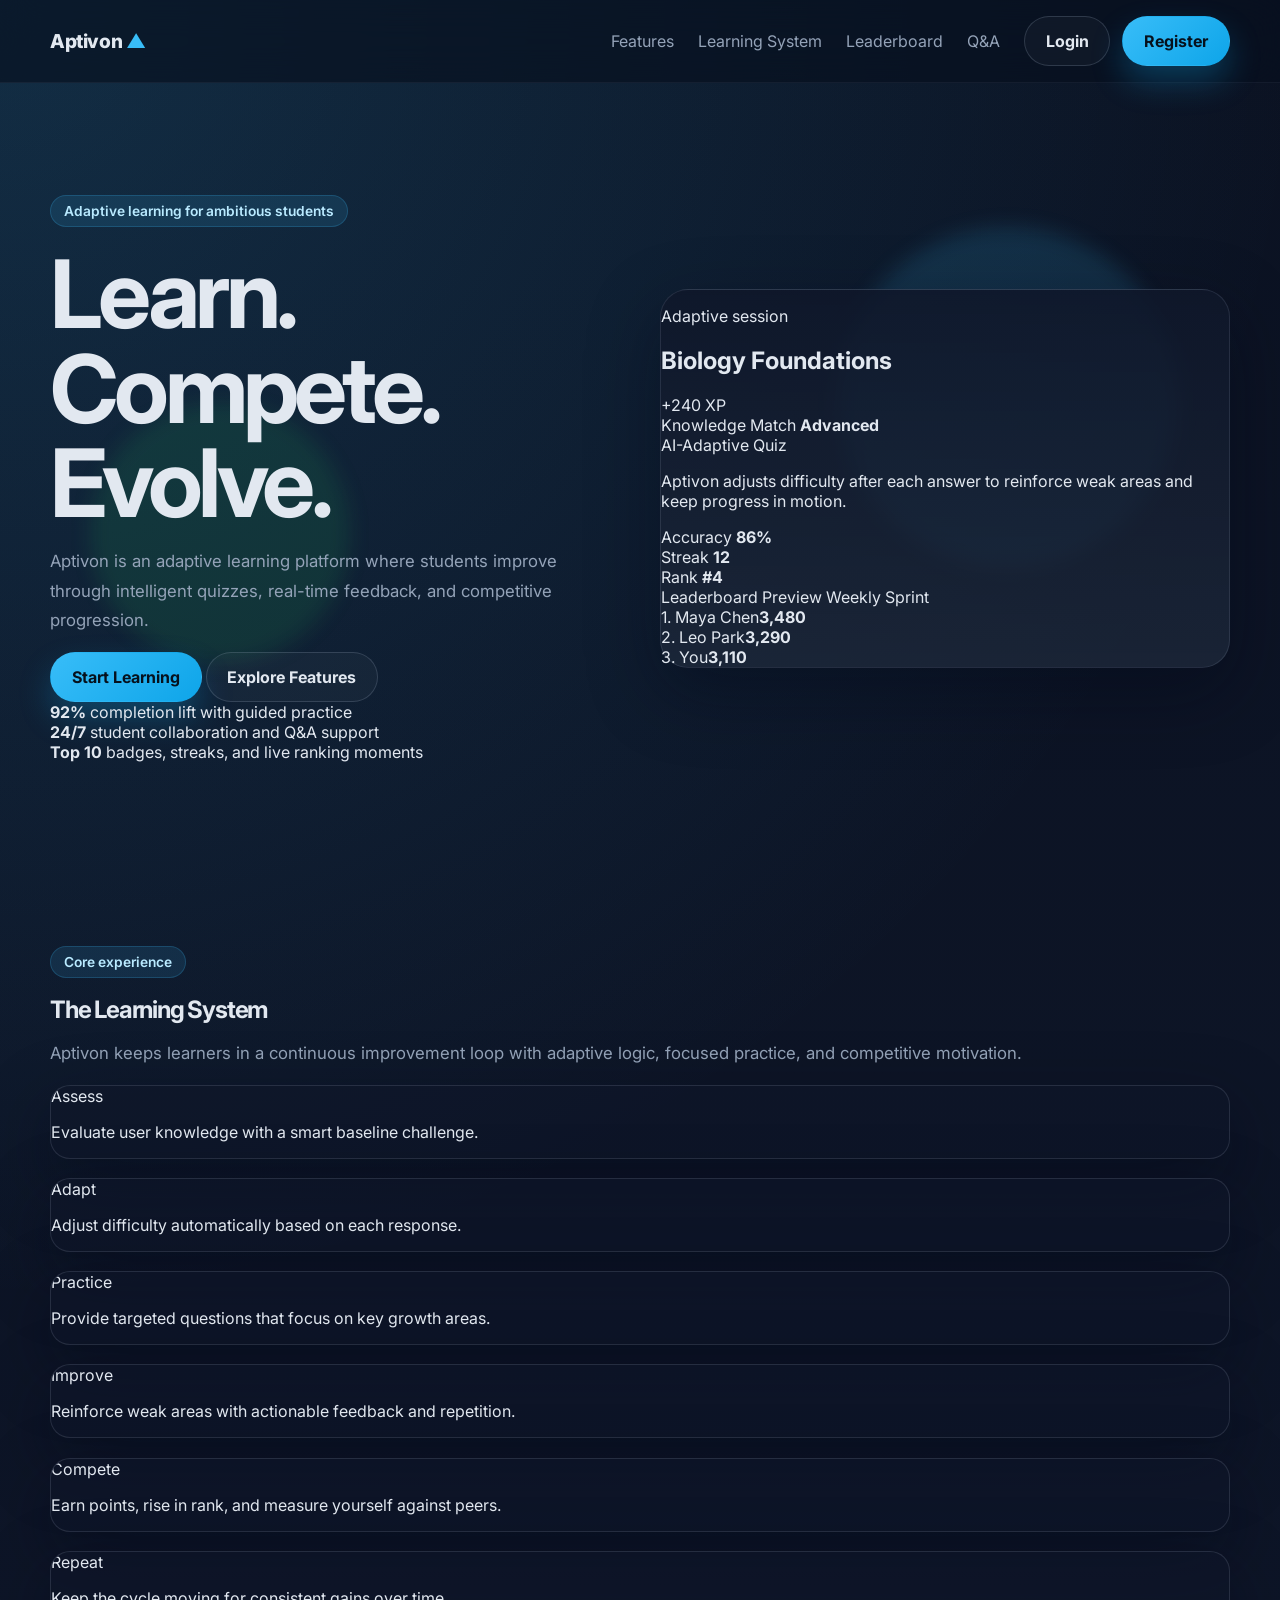
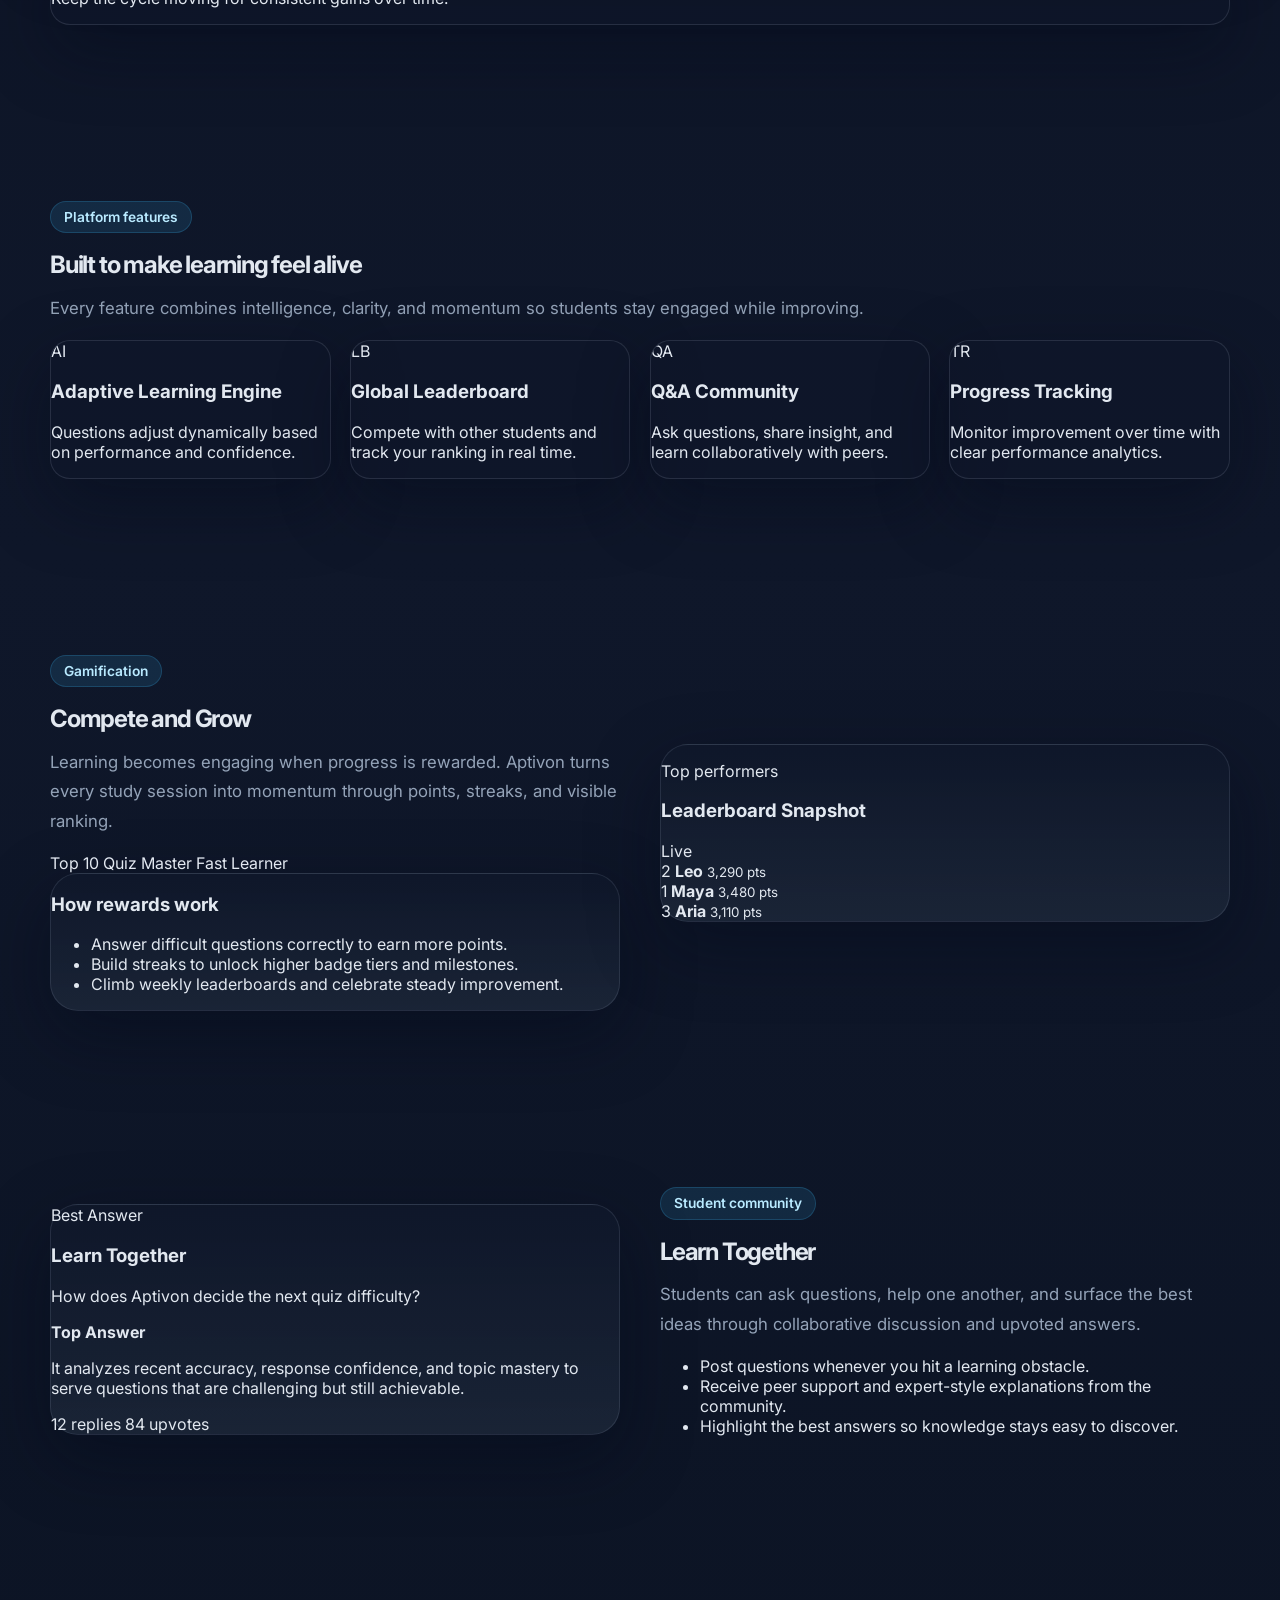
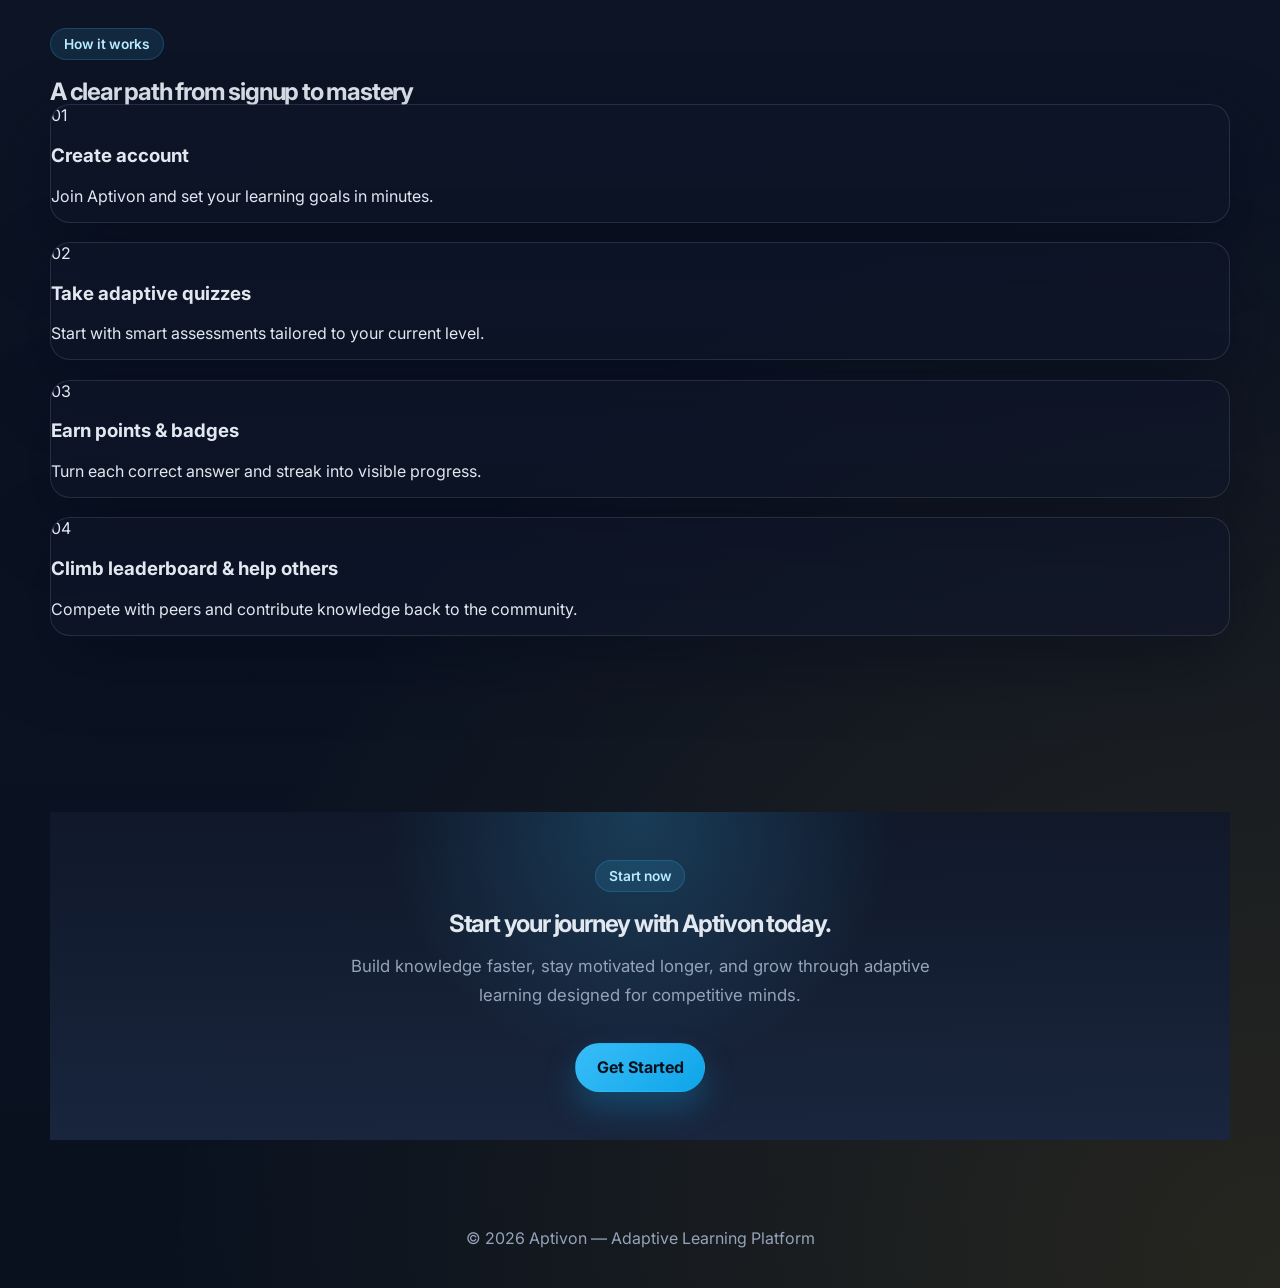
==== APTIVON/index.html @ 98cf3cd0 "Add files via upload" ====
<!DOCTYPE html>
<html lang="en"> 
  <head>
    <meta charset="UTF-8" />
    <meta name="viewport" content="width=device-width, initial-scale=1.0" />
    <title>Aptivon | Learn. Compete. Evolve.</title>
    <meta
      name="description"
      content="Aptivon is an adaptive learning platform where students improve through intelligent quizzes, real-time feedback, and competitive progression."
    />
    <link rel="preconnect" href="https://fonts.googleapis.com" />
    <link rel="preconnect" href="https://fonts.gstatic.com" crossorigin />
    <link
      href="https://fonts.googleapis.com/css2?family=Inter:wght@400;500;600;700;800&display=swap"
      rel="stylesheet"
    />
    <link rel="stylesheet" href="styles1.css" />
  </head>
  <body>
    <div class="page-shell">
      <header class="site-header" id="top">
        <nav class="navbar container">
          <a href="#top" class="brand" aria-label="Aptivon home">Aptivon <span>&#9650;</span></a>
          <button class="nav-toggle" aria-label="Toggle navigation" aria-expanded="false">
            <span></span>
            <span></span>
            <span></span>
          </button>
          <div class="nav-panel">
            <div class="nav-links">
              <a href="#features">Features</a>
              <a href="#learning-system">Learning System</a>
              <a href="#leaderboard">Leaderboard</a>
              <a href="#community">Q&amp;A</a>
            </div>
            <div class="nav-actions">
              <a href="login.html" class="button button-outline">Login</a>
              <a href="register.html" class="button button-primary">Register</a>
            </div>
          </div>
        </nav>
      </header>

      <main>
        <section class="hero section">
          <div class="hero-bg hero-orb hero-orb-one"></div>
          <div class="hero-bg hero-orb hero-orb-two"></div>
          <div class="hero-grid container">
            <div class="hero-copy reveal">
              <div class="eyebrow">Adaptive learning for ambitious students</div>
              <h1>Learn. Compete. Evolve.</h1>
              <p class="hero-text">
                Aptivon is an adaptive learning platform where students improve through
                intelligent quizzes, real-time feedback, and competitive progression.
              </p>
              <div class="hero-actions">
                <a href="#cta" class="button button-primary">Start Learning</a>
                <a href="#features" class="button button-ghost">Explore Features</a>
              </div>
              <div class="hero-stats">
                <article>
                  <strong>92%</strong>
                  <span>completion lift with guided practice</span>
                </article>
                <article>
                  <strong>24/7</strong>
                  <span>student collaboration and Q&amp;A support</span>
                </article>
                <article>
                  <strong>Top 10</strong>
                  <span>badges, streaks, and live ranking moments</span>
                </article>
              </div>
            </div>

            <div class="hero-visual reveal">
              <div class="dashboard-card glass-card">
                <div class="dashboard-header">
                  <div>
                    <p class="card-label">Adaptive session</p>
                    <h2>Biology Foundations</h2>
                  </div>
                  <span class="pill success">+240 XP</span>
                </div>
                <div class="skill-card">
                  <div class="skill-row">
                    <span>Knowledge Match</span>
                    <strong>Advanced</strong>
                  </div>
                  <div class="progress-track">
                    <span style="width: 78%"></span>
                  </div>
                </div>
                <div class="quiz-card">
                  <div class="quiz-badge">AI-Adaptive Quiz</div>
                  <p>
                    Aptivon adjusts difficulty after each answer to reinforce weak areas
                    and keep progress in motion.
                  </p>
                  <div class="mini-grid">
                    <article>
                      <span>Accuracy</span>
                      <strong>86%</strong>
                    </article>
                    <article>
                      <span>Streak</span>
                      <strong>12</strong>
                    </article>
                    <article>
                      <span>Rank</span>
                      <strong>#4</strong>
                    </article>
                  </div>
                </div>
                <div class="leaderboard-preview">
                  <div class="leaderboard-head">
                    <span>Leaderboard Preview</span>
                    <span class="pill gold">Weekly Sprint</span>
                  </div>
                  <div class="leaderboard-list">
                    <div><span>1. Maya Chen</span><strong>3,480</strong></div>
                    <div><span>2. Leo Park</span><strong>3,290</strong></div>
                    <div class="active"><span>3. You</span><strong>3,110</strong></div>
                  </div>
                </div>
              </div>
            </div>
          </div>
        </section>

        <section class="section" id="learning-system">
          <div class="container">
            <div class="section-heading reveal">
              <span class="eyebrow">Core experience</span>
              <h2>The Learning System</h2>
              <p>
                Aptivon keeps learners in a continuous improvement loop with adaptive
                logic, focused practice, and competitive motivation.
              </p>
            </div>
            <div class="flow-grid reveal">
              <article class="flow-card">
                <span>Assess</span>
                <p>Evaluate user knowledge with a smart baseline challenge.</p>
              </article>
              <article class="flow-card">
                <span>Adapt</span>
                <p>Adjust difficulty automatically based on each response.</p>
              </article>
              <article class="flow-card">
                <span>Practice</span>
                <p>Provide targeted questions that focus on key growth areas.</p>
              </article>
              <article class="flow-card">
                <span>Improve</span>
                <p>Reinforce weak areas with actionable feedback and repetition.</p>
              </article>
              <article class="flow-card">
                <span>Compete</span>
                <p>Earn points, rise in rank, and measure yourself against peers.</p>
              </article>
              <article class="flow-card">
                <span>Repeat</span>
                <p>Keep the cycle moving for consistent gains over time.</p>
              </article>
            </div>
          </div>
        </section>

        <section class="section" id="features">
          <div class="container">
            <div class="section-heading reveal">
              <span class="eyebrow">Platform features</span>
              <h2>Built to make learning feel alive</h2>
              <p>
                Every feature combines intelligence, clarity, and momentum so students
                stay engaged while improving.
              </p>
            </div>
            <div class="feature-grid">
              <article class="feature-card reveal">
                <div class="feature-icon" aria-hidden="true">AI</div>
                <h3>Adaptive Learning Engine</h3>
                <p>Questions adjust dynamically based on performance and confidence.</p>
              </article>
              <article class="feature-card reveal">
                <div class="feature-icon" aria-hidden="true">LB</div>
                <h3>Global Leaderboard</h3>
                <p>Compete with other students and track your ranking in real time.</p>
              </article>
              <article class="feature-card reveal">
                <div class="feature-icon" aria-hidden="true">QA</div>
                <h3>Q&amp;A Community</h3>
                <p>Ask questions, share insight, and learn collaboratively with peers.</p>
              </article>
              <article class="feature-card reveal">
                <div class="feature-icon" aria-hidden="true">TR</div>
                <h3>Progress Tracking</h3>
                <p>Monitor improvement over time with clear performance analytics.</p>
              </article>
            </div>
          </div>
        </section>

        <section class="section" id="leaderboard">
          <div class="container split-layout">
            <div class="section-copy reveal">
              <span class="eyebrow">Gamification</span>
              <h2>Compete and Grow</h2>
              <p>
                Learning becomes engaging when progress is rewarded. Aptivon turns every
                study session into momentum through points, streaks, and visible ranking.
              </p>
              <div class="badge-row">
                <span class="badge badge-gold">Top 10</span>
                <span class="badge badge-cyan">Quiz Master</span>
                <span class="badge badge-green">Fast Learner</span>
              </div>
              <div class="points-panel glass-card">
                <h3>How rewards work</h3>
                <ul>
                  <li>Answer difficult questions correctly to earn more points.</li>
                  <li>Build streaks to unlock higher badge tiers and milestones.</li>
                  <li>Climb weekly leaderboards and celebrate steady improvement.</li>
                </ul>
              </div>
            </div>
            <div class="leaderboard-card glass-card reveal">
              <div class="leaderboard-title">
                <div>
                  <p class="card-label">Top performers</p>
                  <h3>Leaderboard Snapshot</h3>
                </div>
                <span class="pill">Live</span>
              </div>
              <div class="podium">
                <article class="podium-card second">
                  <span class="rank">2</span>
                  <strong>Leo</strong>
                  <small>3,290 pts</small>
                </article>
                <article class="podium-card first">
                  <span class="rank">1</span>
                  <strong>Maya</strong>
                  <small>3,480 pts</small>
                </article>
                <article class="podium-card third">
                  <span class="rank">3</span>
                  <strong>Aria</strong>
                  <small>3,110 pts</small>
                </article>
              </div>
            </div>
          </div>
        </section>

        <section class="section" id="community">
          <div class="container split-layout reverse">
            <div class="community-card glass-card reveal">
              <div class="community-thread">
                <span class="pill success">Best Answer</span>
                <h3>Learn Together</h3>
                <p class="thread-question">How does Aptivon decide the next quiz difficulty?</p>
                <div class="thread-answer">
                  <strong>Top Answer</strong>
                  <p>
                    It analyzes recent accuracy, response confidence, and topic mastery
                    to serve questions that are challenging but still achievable.
                  </p>
                </div>
                <div class="thread-meta">
                  <span>12 replies</span>
                  <span>84 upvotes</span>
                </div>
              </div>
            </div>
            <div class="section-copy reveal">
              <span class="eyebrow">Student community</span>
              <h2>Learn Together</h2>
              <p>
                Students can ask questions, help one another, and surface the best ideas
                through collaborative discussion and upvoted answers.
              </p>
              <ul class="detail-list">
                <li>Post questions whenever you hit a learning obstacle.</li>
                <li>Receive peer support and expert-style explanations from the community.</li>
                <li>Highlight the best answers so knowledge stays easy to discover.</li>
              </ul>
            </div>
          </div>
        </section>

        <section class="section">
          <div class="container">
            <div class="section-heading reveal">
              <span class="eyebrow">How it works</span>
              <h2>A clear path from signup to mastery</h2>
            </div>
            <div class="steps-grid">
              <article class="step-card reveal">
                <span>01</span>
                <h3>Create account</h3>
                <p>Join Aptivon and set your learning goals in minutes.</p>
              </article>
              <article class="step-card reveal">
                <span>02</span>
                <h3>Take adaptive quizzes</h3>
                <p>Start with smart assessments tailored to your current level.</p>
              </article>
              <article class="step-card reveal">
                <span>03</span>
                <h3>Earn points &amp; badges</h3>
                <p>Turn each correct answer and streak into visible progress.</p>
              </article>
              <article class="step-card reveal">
                <span>04</span>
                <h3>Climb leaderboard &amp; help others</h3>
                <p>Compete with peers and contribute knowledge back to the community.</p>
              </article>
            </div>
          </div>
        </section>

        <section class="section cta-section" id="cta">
          <div class="container cta-card reveal">
            <span class="eyebrow">Start now</span>
            <h2>Start your journey with Aptivon today.</h2>
            <p>
              Build knowledge faster, stay motivated longer, and grow through adaptive
              learning designed for competitive minds.
            </p>
            <a href="#top" class="button button-primary">Get Started</a>
          </div>
        </section>
      </main>

      <footer class="site-footer">
        <div class="container">
          <p>© 2026 Aptivon — Adaptive Learning Platform</p>
        </div>
      </footer>
    </div>

    <script src="script1.js"></script>
  </body>
</html>
---- APTIVON/styles1.css ----
:root {
  --bg-primary: #0f172a;
  --bg-secondary: #1e293b;
  --bg-tertiary: #162032;
  --surface: rgba(15, 23, 42, 0.76);
  --surface-strong: rgba(30, 41, 59, 0.95);
  --text-primary: #e2e8f0;
  --text-secondary: #94a3b8;
  --accent: #38bdf8;
  --accent-strong: #0ea5e9;
  --success: #22c55e;
  --error: #ef4444;
  --warning: #fbbf24;
  --border: rgba(148, 163, 184, 0.18);
  --shadow: 0 24px 70px rgba(2, 8, 23, 0.38);
  --radius-lg: 28px;
  --radius-md: 20px;
  --radius-sm: 14px;
  --container: 1180px;
  --transition: 0.3s ease;
}

* { box-sizing: border-box; }

html { scroll-behavior: smooth; }

body {
  margin: 0;
  font-family: "Inter", sans-serif;
  background:
    radial-gradient(circle at top left, rgba(56, 189, 248, 0.16), transparent 28%),
    radial-gradient(circle at bottom right, rgba(251, 191, 36, 0.12), transparent 24%),
    linear-gradient(180deg, #0b1222 0%, var(--bg-primary) 48%, #09111f 100%);
  color: var(--text-primary);
}

a { color: inherit; text-decoration: none; }

img { max-width: 100%; }

.page-shell {
  min-height: 100vh;
  overflow-x: hidden;
}

.container {
  width: min(calc(100% - 2rem), var(--container));
  margin: 0 auto;
}

.section {
  padding: 5.5rem 0;
  position: relative;
}

/* ================= HEADER / NAV ================= */

.site-header {
  position: sticky;
  top: 0;
  z-index: 30;
  backdrop-filter: blur(20px);
  background: rgba(8, 15, 30, 0.62);
  border-bottom: 1px solid rgba(148, 163, 184, 0.08);
}

.site-header.scrolled {
  background: rgba(8, 15, 30, 0.88);
}

.navbar {
  display: flex;
  align-items: center;
  justify-content: space-between;
  gap: 1rem;
  min-height: 82px;
}

.brand {
  font-weight: 800;
  font-size: 1.2rem;
  letter-spacing: -0.02em;
}

.brand span { color: var(--accent); }

.nav-panel,
.nav-links,
.nav-actions {
  display: flex;
  align-items: center;
}

.nav-panel { gap: 1.5rem; }

.nav-links {
  gap: 1.5rem;
  color: var(--text-secondary);
}

.nav-links a,
.button {
  transition: transform var(--transition),
    background-color var(--transition),
    border-color var(--transition),
    color var(--transition),
    box-shadow var(--transition);
}

.nav-links a:hover {
  color: var(--text-primary);
}

.nav-actions { gap: 0.75rem; }

.button {
  display: inline-flex;
  align-items: center;
  justify-content: center;
  gap: 0.5rem;
  min-height: 46px;
  padding: 0.85rem 1.3rem;
  border-radius: 999px;
  font-weight: 700;
  border: 1px solid transparent;
}

.button:hover { transform: translateY(-2px); }

.button-primary {
  background: linear-gradient(135deg, var(--accent), var(--accent-strong));
  color: #06111d;
  box-shadow: 0 16px 32px rgba(14, 165, 233, 0.28);
}

.button-outline,
.button-ghost {
  border-color: rgba(148, 163, 184, 0.24);
  background: rgba(255, 255, 255, 0.03);
  color: var(--text-primary);
}

/* ================= HERO ================= */

.hero {
  padding-top: 7rem;
  padding-bottom: 6rem;
  overflow: hidden;
}

.hero-grid,
.split-layout {
  display: grid;
  grid-template-columns: repeat(2, minmax(0, 1fr));
  gap: 2.5rem;
  align-items: center;
}

.hero-bg {
  position: absolute;
  border-radius: 999px;
  filter: blur(10px);
  pointer-events: none;
}

.hero-orb-one {
  width: 340px;
  height: 340px;
  background: rgba(56, 189, 248, 0.14);
  top: 9rem;
  right: 8%;
}

.hero-orb-two {
  width: 260px;
  height: 260px;
  background: rgba(34, 197, 94, 0.12);
  top: 20rem;
  left: 7%;
}

.eyebrow {
  display: inline-flex;
  align-items: center;
  gap: 0.4rem;
  padding: 0.45rem 0.8rem;
  border-radius: 999px;
  background: rgba(56, 189, 248, 0.12);
  border: 1px solid rgba(56, 189, 248, 0.2);
  color: #b9eaff;
  font-size: 0.86rem;
  font-weight: 600;
  margin-bottom: 1.25rem;
}

/* ================= TYPOGRAPHY ================= */

.hero h1,
.section-heading h2,
.section-copy h2,
.cta-card h2 {
  margin: 0;
  line-height: 1;
  letter-spacing: -0.05em;
}

.hero h1 {
  font-size: clamp(3rem, 8vw, 5.9rem);
  max-width: 9ch;
}

.hero-text,
.section-heading p,
.section-copy p,
.cta-card p {
  color: var(--text-secondary);
  font-size: 1.05rem;
  line-height: 1.75;
}

/* ================= CARDS ================= */

.glass-card {
  background: linear-gradient(180deg, rgba(15, 23, 42, 0.9), rgba(30, 41, 59, 0.75));
  border: 1px solid rgba(148, 163, 184, 0.16);
  box-shadow: var(--shadow);
  border-radius: var(--radius-lg);
}

.feature-card,
.flow-card,
.step-card {
  background: rgba(15, 23, 42, 0.56);
  border: 1px solid var(--border);
  border-radius: var(--radius-md);
  box-shadow: var(--shadow);
  position: relative;
  overflow: hidden;
  transition: transform var(--transition), border-color var(--transition);
}

.feature-card:hover,
.flow-card:hover,
.step-card:hover {
  transform: translateY(-8px);
  border-color: rgba(56, 189, 248, 0.26);
}

/* ================= GRIDS ================= */

.feature-grid {
  display: grid;
  grid-template-columns: repeat(4, minmax(0, 1fr));
  gap: 1.2rem;
}

.flow-grid,
.steps-grid {
  display: grid;
  gap: 1.2rem;
}

/* ================= CTA ================= */

.cta-card {
  text-align: center;
  position: relative;
  overflow: hidden;
  padding: 3rem 1.5rem;
  background:
    radial-gradient(circle at top center, rgba(56, 189, 248, 0.22), transparent 38%),
    linear-gradient(180deg, rgba(16, 24, 42, 0.96), rgba(25, 38, 62, 0.96));
}

.cta-card p {
  max-width: 620px;
  margin: 1rem auto 2rem;
}

/* ================= FOOTER ================= */

.site-footer {
  padding: 0 0 2.5rem;
}

.site-footer p {
  margin: 0;
  text-align: center;
  color: var(--text-secondary);
}

/* ================= NAV TOGGLE ================= */

.nav-toggle {
  display: none;
  flex-direction: column;
  gap: 0.3rem;
  background: transparent;
  border: 0;
  padding: 0;
  cursor: pointer;
}

.nav-toggle span {
  display: block;
  width: 1.5rem;
  height: 2px;
  background: var(--text-primary);
  transition: transform var(--transition), opacity var(--transition);
}

/* ================= ANIMATIONS ================= */

.reveal {
  opacity: 0;
  transform: translateY(28px);
  transition: opacity 0.6s ease, transform 0.6s ease;
}

.reveal.visible {
  opacity: 1;
  transform: translateY(0);
}

/* ================= RESPONSIVE ================= */

@media (max-width: 1100px) {
  .hero-grid,
  .split-layout,
  .feature-grid,
  .steps-grid,
  .flow-grid {
    grid-template-columns: repeat(2, minmax(0, 1fr));
  }
}

@media (max-width: 820px) {
  .section { padding: 4.5rem 0; }

  .nav-toggle { display: flex; }

  .nav-panel {
    position: absolute;
    top: calc(100% + 0.75rem);
    left: 1rem;
    right: 1rem;
    flex-direction: column;
    padding: 1rem;
    background: rgba(8, 15, 30, 0.96);
    border-radius: 22px;
    opacity: 0;
    pointer-events: none;
    transform: translateY(-6px);
    transition: opacity var(--transition), transform var(--transition);
  }

  .nav-panel.open {
    opacity: 1;
    pointer-events: auto;
    transform: translateY(0);
  }

  .hero-grid,
  .split-layout,
  .feature-grid,
  .steps-grid,
  .flow-grid {
    grid-template-columns: 1fr;
  }
}

@media (prefers-reduced-motion: reduce) {
  html { scroll-behavior: auto; }

  * {
    animation: none !important;
    transition: none !important;
  }

  .reveal {
    opacity: 1;
    transform: none;
  }
}
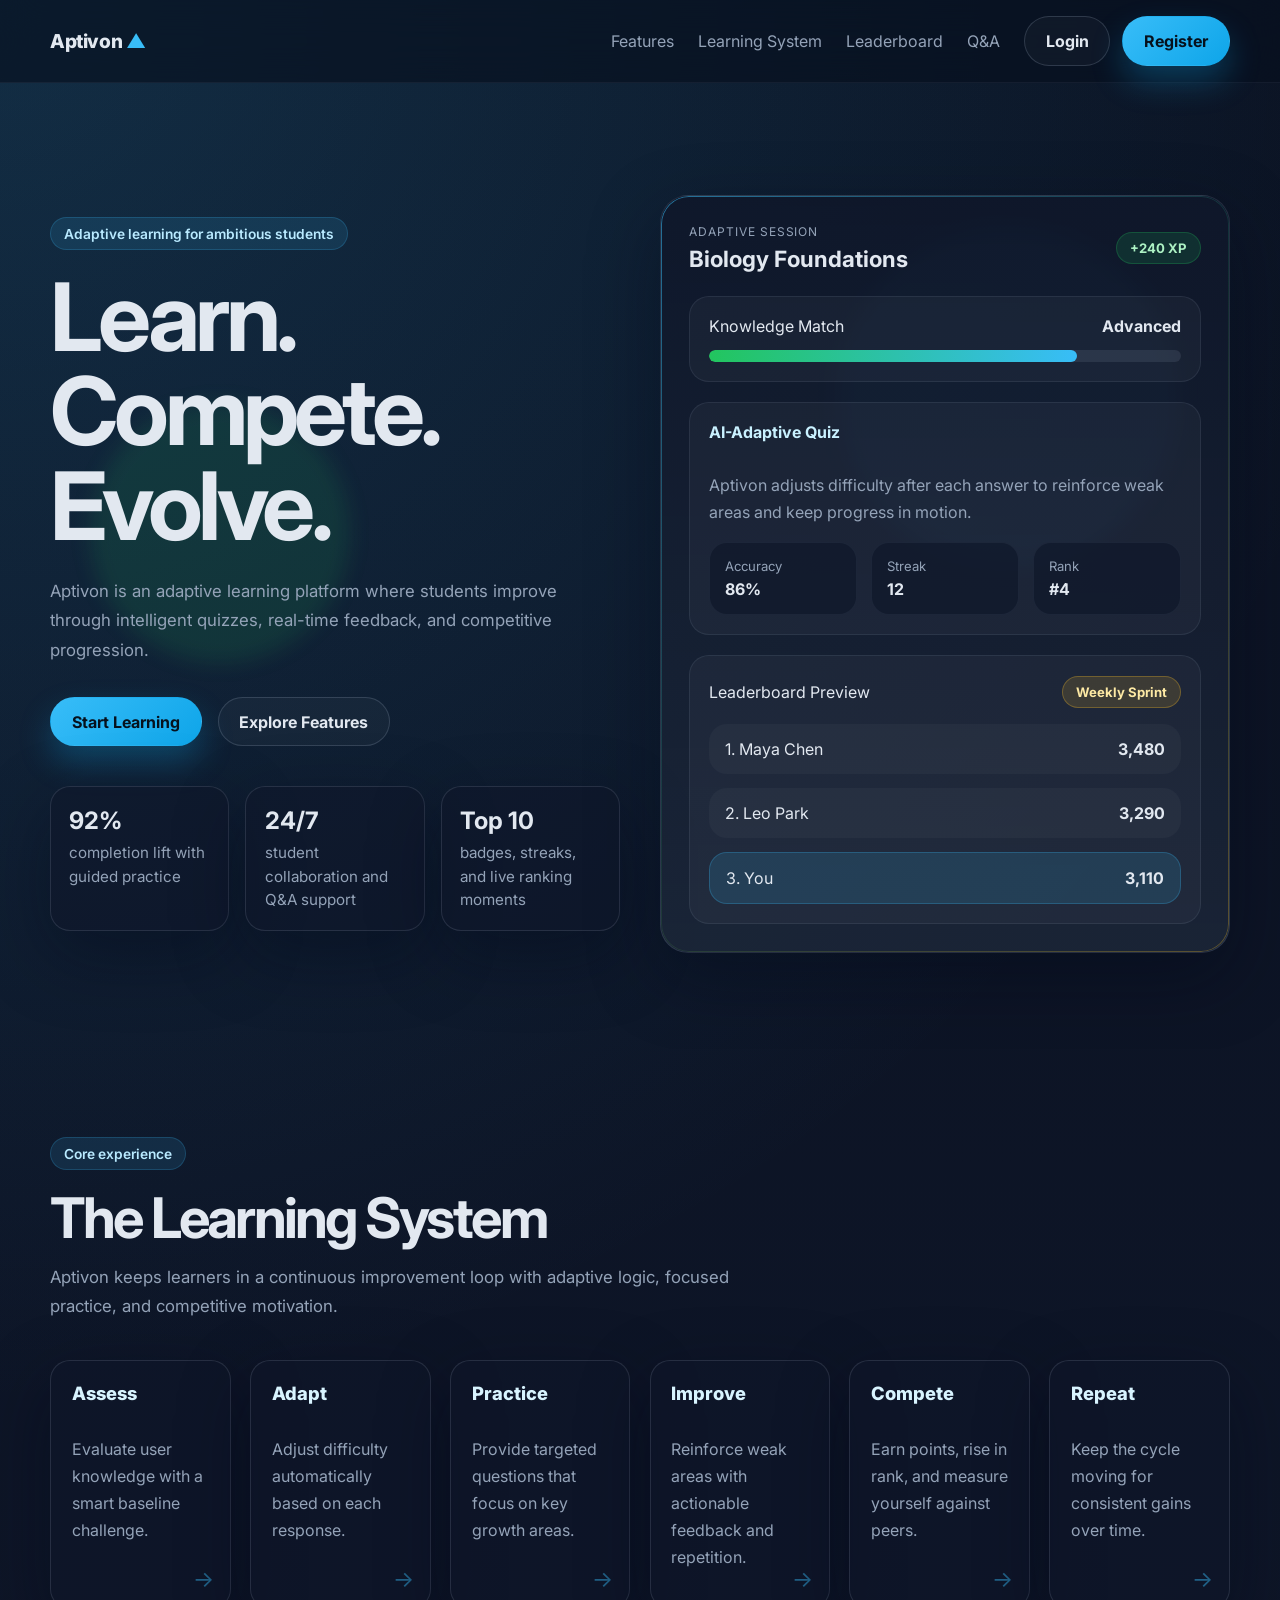
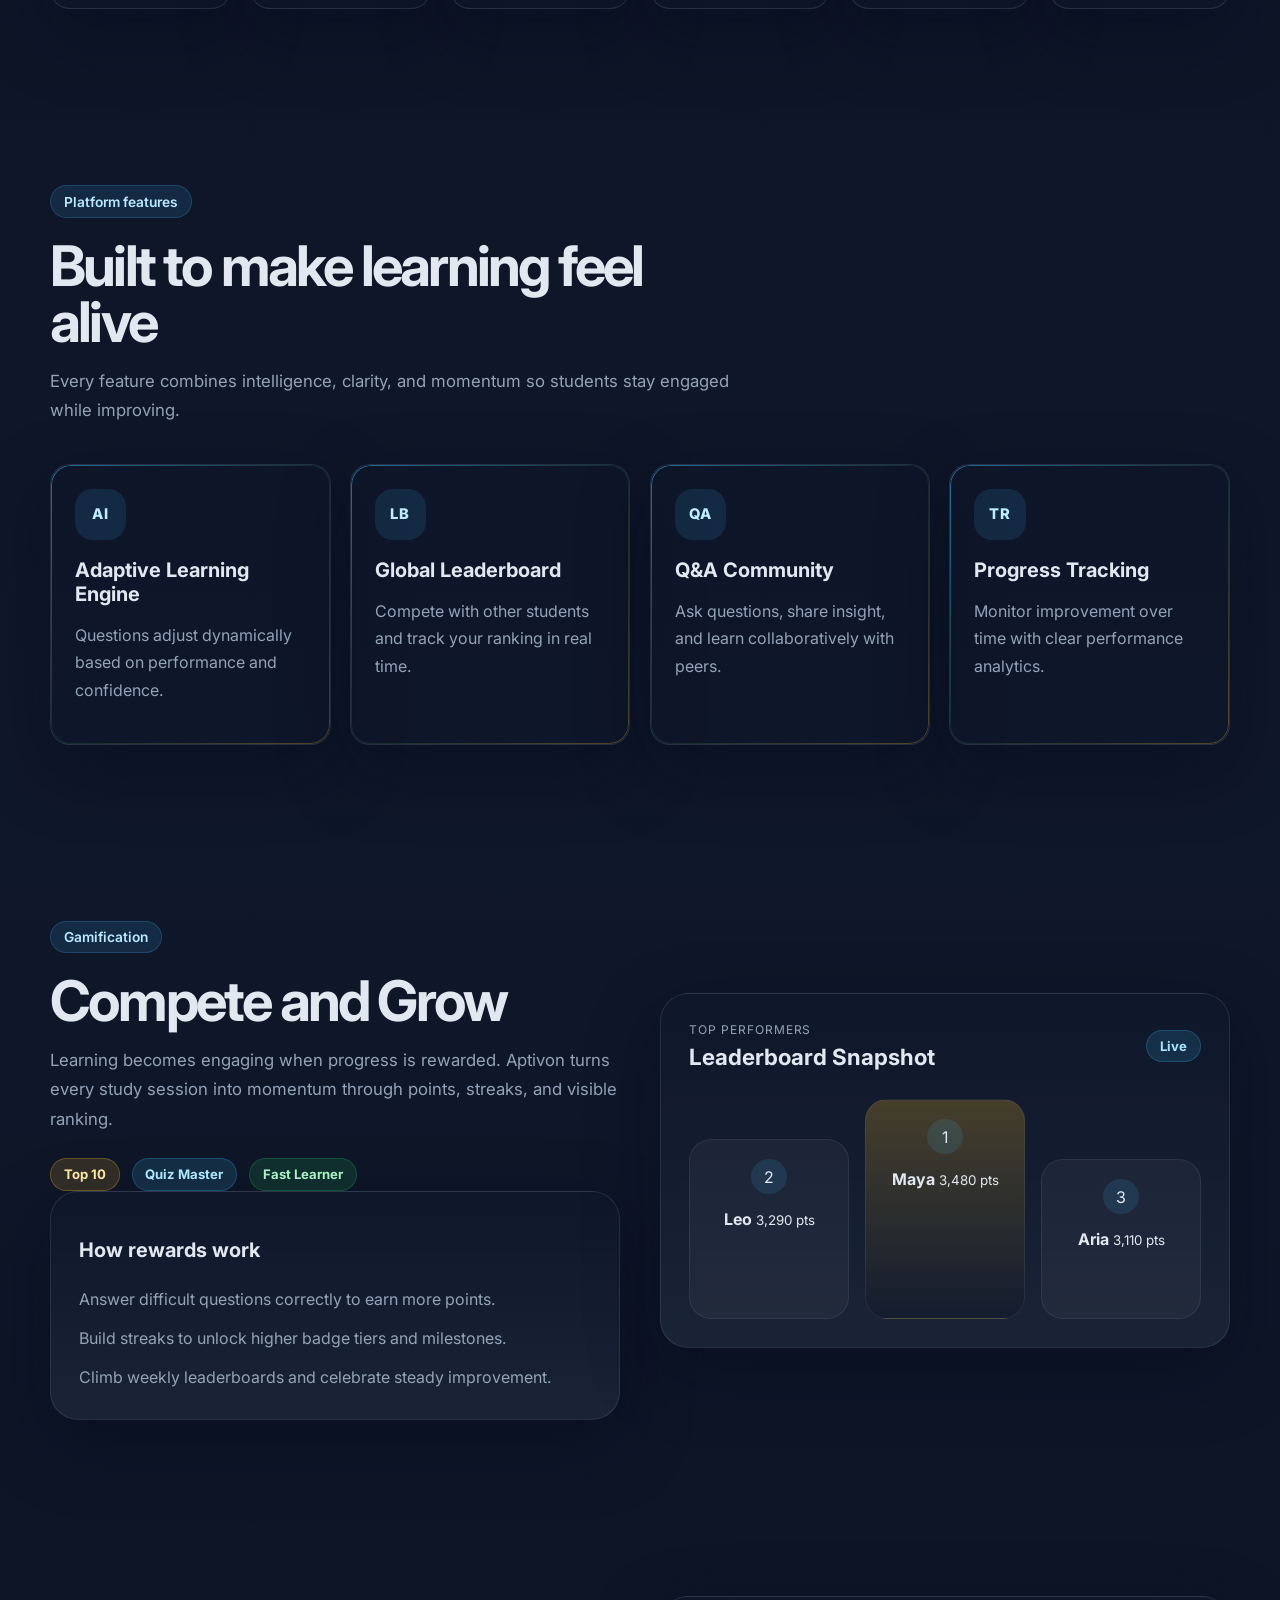
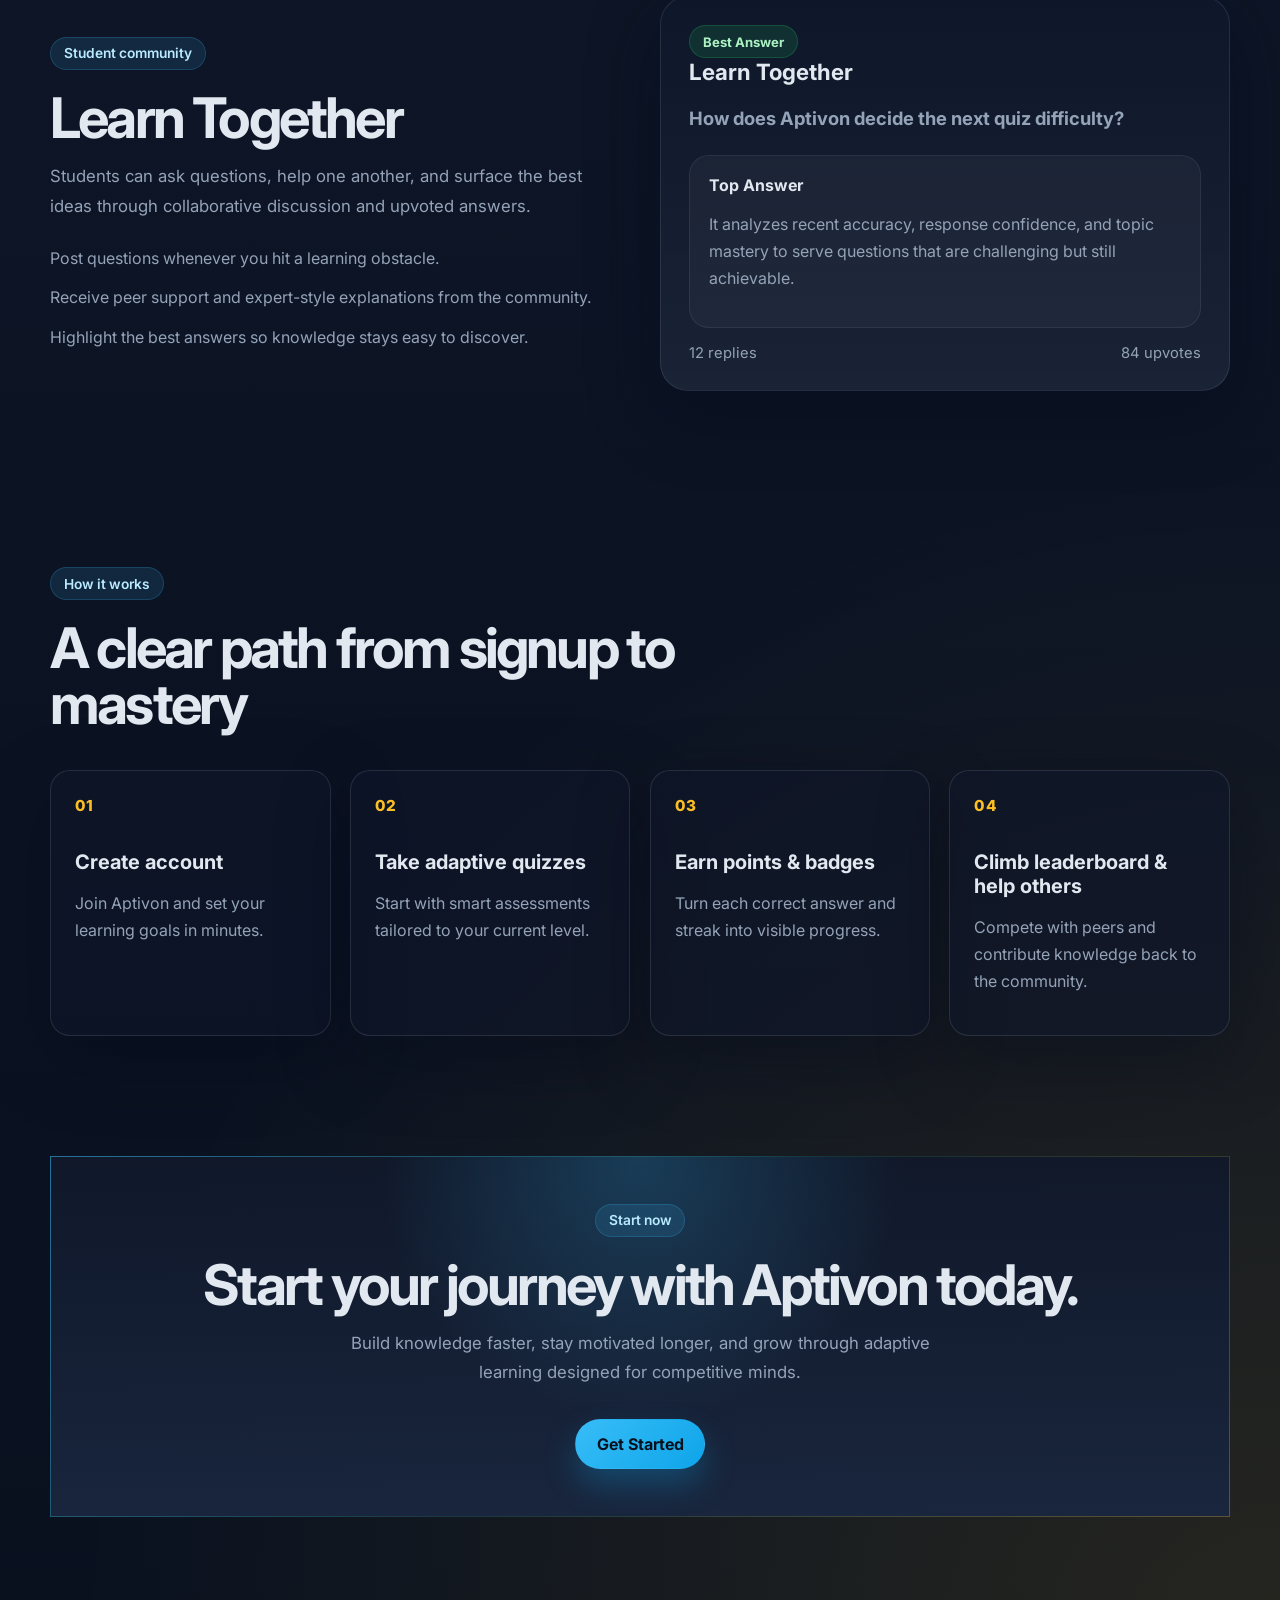
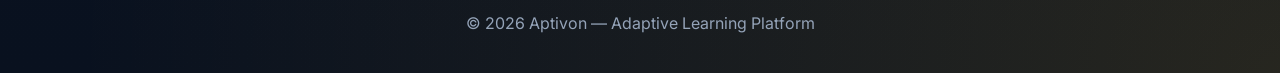
==== commit 17e542cc: "Add files via upload" ====
--- a/APTIVON/index.html
+++ b/APTIVON/index.html
@@ -1,346 +1,346 @@
-<!DOCTYPE html>
-<html lang="en"> 
-  <head>
-    <meta charset="UTF-8" />
-    <meta name="viewport" content="width=device-width, initial-scale=1.0" />
-    <title>Aptivon | Learn. Compete. Evolve.</title>
-    <meta
-      name="description"
-      content="Aptivon is an adaptive learning platform where students improve through intelligent quizzes, real-time feedback, and competitive progression."
-    />
-    <link rel="preconnect" href="https://fonts.googleapis.com" />
-    <link rel="preconnect" href="https://fonts.gstatic.com" crossorigin />
-    <link
-      href="https://fonts.googleapis.com/css2?family=Inter:wght@400;500;600;700;800&display=swap"
-      rel="stylesheet"
-    />
-    <link rel="stylesheet" href="styles1.css" />
-  </head>
-  <body>
-    <div class="page-shell">
-      <header class="site-header" id="top">
-        <nav class="navbar container">
-          <a href="#top" class="brand" aria-label="Aptivon home">Aptivon <span>&#9650;</span></a>
-          <button class="nav-toggle" aria-label="Toggle navigation" aria-expanded="false">
-            <span></span>
-            <span></span>
-            <span></span>
-          </button>
-          <div class="nav-panel">
-            <div class="nav-links">
-              <a href="#features">Features</a>
-              <a href="#learning-system">Learning System</a>
-              <a href="#leaderboard">Leaderboard</a>
-              <a href="#community">Q&amp;A</a>
-            </div>
-            <div class="nav-actions">
-              <a href="login.html" class="button button-outline">Login</a>
-              <a href="register.html" class="button button-primary">Register</a>
-            </div>
-          </div>
-        </nav>
-      </header>
-
-      <main>
-        <section class="hero section">
-          <div class="hero-bg hero-orb hero-orb-one"></div>
-          <div class="hero-bg hero-orb hero-orb-two"></div>
-          <div class="hero-grid container">
-            <div class="hero-copy reveal">
-              <div class="eyebrow">Adaptive learning for ambitious students</div>
-              <h1>Learn. Compete. Evolve.</h1>
-              <p class="hero-text">
-                Aptivon is an adaptive learning platform where students improve through
-                intelligent quizzes, real-time feedback, and competitive progression.
-              </p>
-              <div class="hero-actions">
-                <a href="#cta" class="button button-primary">Start Learning</a>
-                <a href="#features" class="button button-ghost">Explore Features</a>
-              </div>
-              <div class="hero-stats">
-                <article>
-                  <strong>92%</strong>
-                  <span>completion lift with guided practice</span>
-                </article>
-                <article>
-                  <strong>24/7</strong>
-                  <span>student collaboration and Q&amp;A support</span>
-                </article>
-                <article>
-                  <strong>Top 10</strong>
-                  <span>badges, streaks, and live ranking moments</span>
-                </article>
-              </div>
-            </div>
-
-            <div class="hero-visual reveal">
-              <div class="dashboard-card glass-card">
-                <div class="dashboard-header">
-                  <div>
-                    <p class="card-label">Adaptive session</p>
-                    <h2>Biology Foundations</h2>
-                  </div>
-                  <span class="pill success">+240 XP</span>
-                </div>
-                <div class="skill-card">
-                  <div class="skill-row">
-                    <span>Knowledge Match</span>
-                    <strong>Advanced</strong>
-                  </div>
-                  <div class="progress-track">
-                    <span style="width: 78%"></span>
-                  </div>
-                </div>
-                <div class="quiz-card">
-                  <div class="quiz-badge">AI-Adaptive Quiz</div>
-                  <p>
-                    Aptivon adjusts difficulty after each answer to reinforce weak areas
-                    and keep progress in motion.
-                  </p>
-                  <div class="mini-grid">
-                    <article>
-                      <span>Accuracy</span>
-                      <strong>86%</strong>
-                    </article>
-                    <article>
-                      <span>Streak</span>
-                      <strong>12</strong>
-                    </article>
-                    <article>
-                      <span>Rank</span>
-                      <strong>#4</strong>
-                    </article>
-                  </div>
-                </div>
-                <div class="leaderboard-preview">
-                  <div class="leaderboard-head">
-                    <span>Leaderboard Preview</span>
-                    <span class="pill gold">Weekly Sprint</span>
-                  </div>
-                  <div class="leaderboard-list">
-                    <div><span>1. Maya Chen</span><strong>3,480</strong></div>
-                    <div><span>2. Leo Park</span><strong>3,290</strong></div>
-                    <div class="active"><span>3. You</span><strong>3,110</strong></div>
-                  </div>
-                </div>
-              </div>
-            </div>
-          </div>
-        </section>
-
-        <section class="section" id="learning-system">
-          <div class="container">
-            <div class="section-heading reveal">
-              <span class="eyebrow">Core experience</span>
-              <h2>The Learning System</h2>
-              <p>
-                Aptivon keeps learners in a continuous improvement loop with adaptive
-                logic, focused practice, and competitive motivation.
-              </p>
-            </div>
-            <div class="flow-grid reveal">
-              <article class="flow-card">
-                <span>Assess</span>
-                <p>Evaluate user knowledge with a smart baseline challenge.</p>
-              </article>
-              <article class="flow-card">
-                <span>Adapt</span>
-                <p>Adjust difficulty automatically based on each response.</p>
-              </article>
-              <article class="flow-card">
-                <span>Practice</span>
-                <p>Provide targeted questions that focus on key growth areas.</p>
-              </article>
-              <article class="flow-card">
-                <span>Improve</span>
-                <p>Reinforce weak areas with actionable feedback and repetition.</p>
-              </article>
-              <article class="flow-card">
-                <span>Compete</span>
-                <p>Earn points, rise in rank, and measure yourself against peers.</p>
-              </article>
-              <article class="flow-card">
-                <span>Repeat</span>
-                <p>Keep the cycle moving for consistent gains over time.</p>
-              </article>
-            </div>
-          </div>
-        </section>
-
-        <section class="section" id="features">
-          <div class="container">
-            <div class="section-heading reveal">
-              <span class="eyebrow">Platform features</span>
-              <h2>Built to make learning feel alive</h2>
-              <p>
-                Every feature combines intelligence, clarity, and momentum so students
-                stay engaged while improving.
-              </p>
-            </div>
-            <div class="feature-grid">
-              <article class="feature-card reveal">
-                <div class="feature-icon" aria-hidden="true">AI</div>
-                <h3>Adaptive Learning Engine</h3>
-                <p>Questions adjust dynamically based on performance and confidence.</p>
-              </article>
-              <article class="feature-card reveal">
-                <div class="feature-icon" aria-hidden="true">LB</div>
-                <h3>Global Leaderboard</h3>
-                <p>Compete with other students and track your ranking in real time.</p>
-              </article>
-              <article class="feature-card reveal">
-                <div class="feature-icon" aria-hidden="true">QA</div>
-                <h3>Q&amp;A Community</h3>
-                <p>Ask questions, share insight, and learn collaboratively with peers.</p>
-              </article>
-              <article class="feature-card reveal">
-                <div class="feature-icon" aria-hidden="true">TR</div>
-                <h3>Progress Tracking</h3>
-                <p>Monitor improvement over time with clear performance analytics.</p>
-              </article>
-            </div>
-          </div>
-        </section>
-
-        <section class="section" id="leaderboard">
-          <div class="container split-layout">
-            <div class="section-copy reveal">
-              <span class="eyebrow">Gamification</span>
-              <h2>Compete and Grow</h2>
-              <p>
-                Learning becomes engaging when progress is rewarded. Aptivon turns every
-                study session into momentum through points, streaks, and visible ranking.
-              </p>
-              <div class="badge-row">
-                <span class="badge badge-gold">Top 10</span>
-                <span class="badge badge-cyan">Quiz Master</span>
-                <span class="badge badge-green">Fast Learner</span>
-              </div>
-              <div class="points-panel glass-card">
-                <h3>How rewards work</h3>
-                <ul>
-                  <li>Answer difficult questions correctly to earn more points.</li>
-                  <li>Build streaks to unlock higher badge tiers and milestones.</li>
-                  <li>Climb weekly leaderboards and celebrate steady improvement.</li>
-                </ul>
-              </div>
-            </div>
-            <div class="leaderboard-card glass-card reveal">
-              <div class="leaderboard-title">
-                <div>
-                  <p class="card-label">Top performers</p>
-                  <h3>Leaderboard Snapshot</h3>
-                </div>
-                <span class="pill">Live</span>
-              </div>
-              <div class="podium">
-                <article class="podium-card second">
-                  <span class="rank">2</span>
-                  <strong>Leo</strong>
-                  <small>3,290 pts</small>
-                </article>
-                <article class="podium-card first">
-                  <span class="rank">1</span>
-                  <strong>Maya</strong>
-                  <small>3,480 pts</small>
-                </article>
-                <article class="podium-card third">
-                  <span class="rank">3</span>
-                  <strong>Aria</strong>
-                  <small>3,110 pts</small>
-                </article>
-              </div>
-            </div>
-          </div>
-        </section>
-
-        <section class="section" id="community">
-          <div class="container split-layout reverse">
-            <div class="community-card glass-card reveal">
-              <div class="community-thread">
-                <span class="pill success">Best Answer</span>
-                <h3>Learn Together</h3>
-                <p class="thread-question">How does Aptivon decide the next quiz difficulty?</p>
-                <div class="thread-answer">
-                  <strong>Top Answer</strong>
-                  <p>
-                    It analyzes recent accuracy, response confidence, and topic mastery
-                    to serve questions that are challenging but still achievable.
-                  </p>
-                </div>
-                <div class="thread-meta">
-                  <span>12 replies</span>
-                  <span>84 upvotes</span>
-                </div>
-              </div>
-            </div>
-            <div class="section-copy reveal">
-              <span class="eyebrow">Student community</span>
-              <h2>Learn Together</h2>
-              <p>
-                Students can ask questions, help one another, and surface the best ideas
-                through collaborative discussion and upvoted answers.
-              </p>
-              <ul class="detail-list">
-                <li>Post questions whenever you hit a learning obstacle.</li>
-                <li>Receive peer support and expert-style explanations from the community.</li>
-                <li>Highlight the best answers so knowledge stays easy to discover.</li>
-              </ul>
-            </div>
-          </div>
-        </section>
-
-        <section class="section">
-          <div class="container">
-            <div class="section-heading reveal">
-              <span class="eyebrow">How it works</span>
-              <h2>A clear path from signup to mastery</h2>
-            </div>
-            <div class="steps-grid">
-              <article class="step-card reveal">
-                <span>01</span>
-                <h3>Create account</h3>
-                <p>Join Aptivon and set your learning goals in minutes.</p>
-              </article>
-              <article class="step-card reveal">
-                <span>02</span>
-                <h3>Take adaptive quizzes</h3>
-                <p>Start with smart assessments tailored to your current level.</p>
-              </article>
-              <article class="step-card reveal">
-                <span>03</span>
-                <h3>Earn points &amp; badges</h3>
-                <p>Turn each correct answer and streak into visible progress.</p>
-              </article>
-              <article class="step-card reveal">
-                <span>04</span>
-                <h3>Climb leaderboard &amp; help others</h3>
-                <p>Compete with peers and contribute knowledge back to the community.</p>
-              </article>
-            </div>
-          </div>
-        </section>
-
-        <section class="section cta-section" id="cta">
-          <div class="container cta-card reveal">
-            <span class="eyebrow">Start now</span>
-            <h2>Start your journey with Aptivon today.</h2>
-            <p>
-              Build knowledge faster, stay motivated longer, and grow through adaptive
-              learning designed for competitive minds.
-            </p>
-            <a href="#top" class="button button-primary">Get Started</a>
-          </div>
-        </section>
-      </main>
-
-      <footer class="site-footer">
-        <div class="container">
-          <p>© 2026 Aptivon — Adaptive Learning Platform</p>
-        </div>
-      </footer>
-    </div>
-
-    <script src="script1.js"></script>
-  </body>
-</html>
+<!DOCTYPE html>
+<html lang="en"> 
+  <head>
+    <meta charset="UTF-8" />
+    <meta name="viewport" content="width=device-width, initial-scale=1.0" />
+    <title>Aptivon | Learn. Compete. Evolve.</title>
+    <meta
+      name="description"
+      content="Aptivon is an adaptive learning platform where students improve through intelligent quizzes, real-time feedback, and competitive progression."
+    />
+    <link rel="preconnect" href="https://fonts.googleapis.com" />
+    <link rel="preconnect" href="https://fonts.gstatic.com" crossorigin />
+    <link
+      href="https://fonts.googleapis.com/css2?family=Inter:wght@400;500;600;700;800&display=swap"
+      rel="stylesheet"
+    />
+    <link rel="stylesheet" href="styles1.css" />
+  </head>
+  <body>
+    <div class="page-shell">
+      <header class="site-header" id="top">
+        <nav class="navbar container">
+          <a href="#top" class="brand" aria-label="Aptivon home">Aptivon <span>&#9650;</span></a>
+          <button class="nav-toggle" aria-label="Toggle navigation" aria-expanded="false">
+            <span></span>
+            <span></span>
+            <span></span>
+          </button>
+          <div class="nav-panel">
+            <div class="nav-links">
+              <a href="#features">Features</a>
+              <a href="#learning-system">Learning System</a>
+              <a href="#leaderboard">Leaderboard</a>
+              <a href="#community">Q&amp;A</a>
+            </div>
+            <div class="nav-actions">
+              <a href="login.html" class="button button-outline">Login</a>
+              <a href="register.html" class="button button-primary">Register</a>
+            </div>
+          </div>
+        </nav>
+      </header>
+
+      <main>
+        <section class="hero section">
+          <div class="hero-bg hero-orb hero-orb-one"></div>
+          <div class="hero-bg hero-orb hero-orb-two"></div>
+          <div class="hero-grid container">
+            <div class="hero-copy reveal">
+              <div class="eyebrow">Adaptive learning for ambitious students</div>
+              <h1>Learn. Compete. Evolve.</h1>
+              <p class="hero-text">
+                Aptivon is an adaptive learning platform where students improve through
+                intelligent quizzes, real-time feedback, and competitive progression.
+              </p>
+              <div class="hero-actions">
+                <a href="#cta" class="button button-primary">Start Learning</a>
+                <a href="#features" class="button button-ghost">Explore Features</a>
+              </div>
+              <div class="hero-stats">
+                <article>
+                  <strong>92%</strong>
+                  <span>completion lift with guided practice</span>
+                </article>
+                <article>
+                  <strong>24/7</strong>
+                  <span>student collaboration and Q&amp;A support</span>
+                </article>
+                <article>
+                  <strong>Top 10</strong>
+                  <span>badges, streaks, and live ranking moments</span>
+                </article>
+              </div>
+            </div>
+
+            <div class="hero-visual reveal">
+              <div class="dashboard-card glass-card">
+                <div class="dashboard-header">
+                  <div>
+                    <p class="card-label">Adaptive session</p>
+                    <h2>Biology Foundations</h2>
+                  </div>
+                  <span class="pill success">+240 XP</span>
+                </div>
+                <div class="skill-card">
+                  <div class="skill-row">
+                    <span>Knowledge Match</span>
+                    <strong>Advanced</strong>
+                  </div>
+                  <div class="progress-track">
+                    <span style="width: 78%"></span>
+                  </div>
+                </div>
+                <div class="quiz-card">
+                  <div class="quiz-badge">AI-Adaptive Quiz</div>
+                  <p>
+                    Aptivon adjusts difficulty after each answer to reinforce weak areas
+                    and keep progress in motion.
+                  </p>
+                  <div class="mini-grid">
+                    <article>
+                      <span>Accuracy</span>
+                      <strong>86%</strong>
+                    </article>
+                    <article>
+                      <span>Streak</span>
+                      <strong>12</strong>
+                    </article>
+                    <article>
+                      <span>Rank</span>
+                      <strong>#4</strong>
+                    </article>
+                  </div>
+                </div>
+                <div class="leaderboard-preview">
+                  <div class="leaderboard-head">
+                    <span>Leaderboard Preview</span>
+                    <span class="pill gold">Weekly Sprint</span>
+                  </div>
+                  <div class="leaderboard-list">
+                    <div><span>1. Maya Chen</span><strong>3,480</strong></div>
+                    <div><span>2. Leo Park</span><strong>3,290</strong></div>
+                    <div class="active"><span>3. You</span><strong>3,110</strong></div>
+                  </div>
+                </div>
+              </div>
+            </div>
+          </div>
+        </section>
+
+        <section class="section" id="learning-system">
+          <div class="container">
+            <div class="section-heading reveal">
+              <span class="eyebrow">Core experience</span>
+              <h2>The Learning System</h2>
+              <p>
+                Aptivon keeps learners in a continuous improvement loop with adaptive
+                logic, focused practice, and competitive motivation.
+              </p>
+            </div>
+            <div class="flow-grid reveal">
+              <article class="flow-card">
+                <span>Assess</span>
+                <p>Evaluate user knowledge with a smart baseline challenge.</p>
+              </article>
+              <article class="flow-card">
+                <span>Adapt</span>
+                <p>Adjust difficulty automatically based on each response.</p>
+              </article>
+              <article class="flow-card">
+                <span>Practice</span>
+                <p>Provide targeted questions that focus on key growth areas.</p>
+              </article>
+              <article class="flow-card">
+                <span>Improve</span>
+                <p>Reinforce weak areas with actionable feedback and repetition.</p>
+              </article>
+              <article class="flow-card">
+                <span>Compete</span>
+                <p>Earn points, rise in rank, and measure yourself against peers.</p>
+              </article>
+              <article class="flow-card">
+                <span>Repeat</span>
+                <p>Keep the cycle moving for consistent gains over time.</p>
+              </article>
+            </div>
+          </div>
+        </section>
+
+        <section class="section" id="features">
+          <div class="container">
+            <div class="section-heading reveal">
+              <span class="eyebrow">Platform features</span>
+              <h2>Built to make learning feel alive</h2>
+              <p>
+                Every feature combines intelligence, clarity, and momentum so students
+                stay engaged while improving.
+              </p>
+            </div>
+            <div class="feature-grid">
+              <article class="feature-card reveal">
+                <div class="feature-icon" aria-hidden="true">AI</div>
+                <h3>Adaptive Learning Engine</h3>
+                <p>Questions adjust dynamically based on performance and confidence.</p>
+              </article>
+              <article class="feature-card reveal">
+                <div class="feature-icon" aria-hidden="true">LB</div>
+                <h3>Global Leaderboard</h3>
+                <p>Compete with other students and track your ranking in real time.</p>
+              </article>
+              <article class="feature-card reveal">
+                <div class="feature-icon" aria-hidden="true">QA</div>
+                <h3>Q&amp;A Community</h3>
+                <p>Ask questions, share insight, and learn collaboratively with peers.</p>
+              </article>
+              <article class="feature-card reveal">
+                <div class="feature-icon" aria-hidden="true">TR</div>
+                <h3>Progress Tracking</h3>
+                <p>Monitor improvement over time with clear performance analytics.</p>
+              </article>
+            </div>
+          </div>
+        </section>
+
+        <section class="section" id="leaderboard">
+          <div class="container split-layout">
+            <div class="section-copy reveal">
+              <span class="eyebrow">Gamification</span>
+              <h2>Compete and Grow</h2>
+              <p>
+                Learning becomes engaging when progress is rewarded. Aptivon turns every
+                study session into momentum through points, streaks, and visible ranking.
+              </p>
+              <div class="badge-row">
+                <span class="badge badge-gold">Top 10</span>
+                <span class="badge badge-cyan">Quiz Master</span>
+                <span class="badge badge-green">Fast Learner</span>
+              </div>
+              <div class="points-panel glass-card">
+                <h3>How rewards work</h3>
+                <ul>
+                  <li>Answer difficult questions correctly to earn more points.</li>
+                  <li>Build streaks to unlock higher badge tiers and milestones.</li>
+                  <li>Climb weekly leaderboards and celebrate steady improvement.</li>
+                </ul>
+              </div>
+            </div>
+            <div class="leaderboard-card glass-card reveal">
+              <div class="leaderboard-title">
+                <div>
+                  <p class="card-label">Top performers</p>
+                  <h3>Leaderboard Snapshot</h3>
+                </div>
+                <span class="pill">Live</span>
+              </div>
+              <div class="podium">
+                <article class="podium-card second">
+                  <span class="rank">2</span>
+                  <strong>Leo</strong>
+                  <small>3,290 pts</small>
+                </article>
+                <article class="podium-card first">
+                  <span class="rank">1</span>
+                  <strong>Maya</strong>
+                  <small>3,480 pts</small>
+                </article>
+                <article class="podium-card third">
+                  <span class="rank">3</span>
+                  <strong>Aria</strong>
+                  <small>3,110 pts</small>
+                </article>
+              </div>
+            </div>
+          </div>
+        </section>
+
+        <section class="section" id="community">
+          <div class="container split-layout reverse">
+            <div class="community-card glass-card reveal">
+              <div class="community-thread">
+                <span class="pill success">Best Answer</span>
+                <h3>Learn Together</h3>
+                <p class="thread-question">How does Aptivon decide the next quiz difficulty?</p>
+                <div class="thread-answer">
+                  <strong>Top Answer</strong>
+                  <p>
+                    It analyzes recent accuracy, response confidence, and topic mastery
+                    to serve questions that are challenging but still achievable.
+                  </p>
+                </div>
+                <div class="thread-meta">
+                  <span>12 replies</span>
+                  <span>84 upvotes</span>
+                </div>
+              </div>
+            </div>
+            <div class="section-copy reveal">
+              <span class="eyebrow">Student community</span>
+              <h2>Learn Together</h2>
+              <p>
+                Students can ask questions, help one another, and surface the best ideas
+                through collaborative discussion and upvoted answers.
+              </p>
+              <ul class="detail-list">
+                <li>Post questions whenever you hit a learning obstacle.</li>
+                <li>Receive peer support and expert-style explanations from the community.</li>
+                <li>Highlight the best answers so knowledge stays easy to discover.</li>
+              </ul>
+            </div>
+          </div>
+        </section>
+
+        <section class="section">
+          <div class="container">
+            <div class="section-heading reveal">
+              <span class="eyebrow">How it works</span>
+              <h2>A clear path from signup to mastery</h2>
+            </div>
+            <div class="steps-grid">
+              <article class="step-card reveal">
+                <span>01</span>
+                <h3>Create account</h3>
+                <p>Join Aptivon and set your learning goals in minutes.</p>
+              </article>
+              <article class="step-card reveal">
+                <span>02</span>
+                <h3>Take adaptive quizzes</h3>
+                <p>Start with smart assessments tailored to your current level.</p>
+              </article>
+              <article class="step-card reveal">
+                <span>03</span>
+                <h3>Earn points &amp; badges</h3>
+                <p>Turn each correct answer and streak into visible progress.</p>
+              </article>
+              <article class="step-card reveal">
+                <span>04</span>
+                <h3>Climb leaderboard &amp; help others</h3>
+                <p>Compete with peers and contribute knowledge back to the community.</p>
+              </article>
+            </div>
+          </div>
+        </section>
+
+        <section class="section cta-section" id="cta">
+          <div class="container cta-card reveal">
+            <span class="eyebrow">Start now</span>
+            <h2>Start your journey with Aptivon today.</h2>
+            <p>
+              Build knowledge faster, stay motivated longer, and grow through adaptive
+              learning designed for competitive minds.
+            </p>
+            <a href="#top" class="button button-primary">Get Started</a>
+          </div>
+        </section>
+      </main>
+
+      <footer class="site-footer">
+        <div class="container">
+          <p>© 2026 Aptivon — Adaptive Learning Platform</p>
+        </div>
+      </footer>
+    </div>
+
+    <script src="script1.js"></script>
+  </body>
+</html>
--- a/APTIVON/styles1.css
+++ b/APTIVON/styles1.css
@@ -20,9 +20,13 @@
   --transition: 0.3s ease;
 }
 
-* { box-sizing: border-box; }
-
-html { scroll-behavior: smooth; }
+* {
+  box-sizing: border-box;
+}
+
+html {
+  scroll-behavior: smooth;
+}
 
 body {
   margin: 0;
@@ -34,9 +38,18 @@
   color: var(--text-primary);
 }
 
-a { color: inherit; text-decoration: none; }
-
-img { max-width: 100%; }
+body.auth-page {
+  min-height: 100vh;
+}
+
+a {
+  color: inherit;
+  text-decoration: none;
+}
+
+img {
+  max-width: 100%;
+}
 
 .page-shell {
   min-height: 100vh;
@@ -52,8 +65,6 @@
   padding: 5.5rem 0;
   position: relative;
 }
-
-/* ================= HEADER / NAV ================= */
 
 .site-header {
   position: sticky;
@@ -82,7 +93,9 @@
   letter-spacing: -0.02em;
 }
 
-.brand span { color: var(--accent); }
+.brand span {
+  color: var(--accent);
+}
 
 .nav-panel,
 .nav-links,
@@ -91,7 +104,9 @@
   align-items: center;
 }
 
-.nav-panel { gap: 1.5rem; }
+.nav-panel {
+  gap: 1.5rem;
+}
 
 .nav-links {
   gap: 1.5rem;
@@ -100,18 +115,16 @@
 
 .nav-links a,
 .button {
-  transition: transform var(--transition),
-    background-color var(--transition),
-    border-color var(--transition),
-    color var(--transition),
-    box-shadow var(--transition);
+  transition: transform var(--transition), background-color var(--transition), border-color var(--transition), color var(--transition), box-shadow var(--transition);
 }
 
 .nav-links a:hover {
   color: var(--text-primary);
 }
 
-.nav-actions { gap: 0.75rem; }
+.nav-actions {
+  gap: 0.75rem;
+}
 
 .button {
   display: inline-flex;
@@ -125,7 +138,9 @@
   border: 1px solid transparent;
 }
 
-.button:hover { transform: translateY(-2px); }
+.button:hover {
+  transform: translateY(-2px);
+}
 
 .button-primary {
   background: linear-gradient(135deg, var(--accent), var(--accent-strong));
@@ -140,12 +155,15 @@
   color: var(--text-primary);
 }
 
-/* ================= HERO ================= */
+.button-ghost:hover,
+.button-outline:hover {
+  border-color: rgba(56, 189, 248, 0.42);
+  background: rgba(56, 189, 248, 0.1);
+}
 
 .hero {
   padding-top: 7rem;
   padding-bottom: 6rem;
-  overflow: hidden;
 }
 
 .hero-grid,
@@ -154,6 +172,10 @@
   grid-template-columns: repeat(2, minmax(0, 1fr));
   gap: 2.5rem;
   align-items: center;
+}
+
+.hero {
+  overflow: hidden;
 }
 
 .hero-bg {
@@ -193,8 +215,6 @@
   margin-bottom: 1.25rem;
 }
 
-/* ================= TYPOGRAPHY ================= */
-
 .hero h1,
 .section-heading h2,
 .section-copy h2,
@@ -218,15 +238,26 @@
   line-height: 1.75;
 }
 
-/* ================= CARDS ================= */
-
-.glass-card {
-  background: linear-gradient(180deg, rgba(15, 23, 42, 0.9), rgba(30, 41, 59, 0.75));
-  border: 1px solid rgba(148, 163, 184, 0.16);
-  box-shadow: var(--shadow);
-  border-radius: var(--radius-lg);
-}
-
+.hero-text {
+  max-width: 58ch;
+  margin: 1.5rem 0 0;
+}
+
+.hero-actions {
+  display: flex;
+  flex-wrap: wrap;
+  gap: 1rem;
+  margin-top: 2rem;
+}
+
+.hero-stats {
+  display: grid;
+  grid-template-columns: repeat(3, minmax(0, 1fr));
+  gap: 1rem;
+  margin-top: 2.5rem;
+}
+
+.hero-stats article,
 .feature-card,
 .flow-card,
 .step-card {
@@ -234,33 +265,395 @@
   border: 1px solid var(--border);
   border-radius: var(--radius-md);
   box-shadow: var(--shadow);
+}
+
+.hero-stats article {
+  padding: 1.15rem;
+}
+
+.hero-stats strong {
+  display: block;
+  font-size: 1.5rem;
+  margin-bottom: 0.4rem;
+}
+
+.hero-stats span {
+  color: var(--text-secondary);
+  font-size: 0.95rem;
+  line-height: 1.55;
+}
+
+.glass-card {
+  background: linear-gradient(180deg, rgba(15, 23, 42, 0.9), rgba(30, 41, 59, 0.75));
+  border: 1px solid rgba(148, 163, 184, 0.16);
+  box-shadow: var(--shadow);
+  border-radius: var(--radius-lg);
+}
+
+.dashboard-card,
+.leaderboard-card,
+.community-card,
+.points-panel,
+.cta-card {
+  padding: 1.75rem;
+}
+
+.dashboard-card {
+  position: relative;
+}
+
+.dashboard-card::before,
+.feature-card::before,
+.cta-card::before {
+  content: "";
+  position: absolute;
+  inset: 0;
+  border-radius: inherit;
+  padding: 1px;
+  background: linear-gradient(135deg, rgba(56, 189, 248, 0.55), rgba(34, 197, 94, 0.12), rgba(251, 191, 36, 0.3));
+-webkit-mask: linear-gradient(#fff 0 0) content-box, linear-gradient(#fff 0 0);
+mask: linear-gradient(#fff 0 0) content-box, linear-gradient(#fff 0 0);
+
+-webkit-mask-composite: xor;
+mask-composite: exclude;
+pointer-events: none;
+}
+
+.dashboard-header,
+.skill-row,
+.leaderboard-head,
+.leaderboard-title,
+.thread-meta {
+  display: flex;
+  align-items: center;
+  justify-content: space-between;
+  gap: 1rem;
+}
+
+.card-label {
+  margin: 0 0 0.35rem;
+  color: var(--text-secondary);
+  text-transform: uppercase;
+  letter-spacing: 0.08em;
+  font-size: 0.75rem;
+}
+
+.dashboard-header h2,
+.leaderboard-title h3,
+.community-thread h3 {
+  margin: 0;
+  font-size: 1.4rem;
+}
+
+.pill,
+.badge {
+  display: inline-flex;
+  align-items: center;
+  justify-content: center;
+  border-radius: 999px;
+  padding: 0.45rem 0.8rem;
+  font-weight: 700;
+  font-size: 0.82rem;
+}
+
+.pill {
+  background: rgba(56, 189, 248, 0.14);
+  color: #a5e7ff;
+  border: 1px solid rgba(56, 189, 248, 0.22);
+}
+
+.pill.success,
+.badge-green {
+  background: rgba(34, 197, 94, 0.14);
+  color: #adf2c4;
+  border: 1px solid rgba(34, 197, 94, 0.24);
+}
+
+.pill.gold,
+.badge-gold {
+  background: rgba(251, 191, 36, 0.14);
+  color: #fde9a4;
+  border: 1px solid rgba(251, 191, 36, 0.28);
+}
+
+.badge-cyan {
+  background: rgba(56, 189, 248, 0.14);
+  color: #ade8ff;
+  border: 1px solid rgba(56, 189, 248, 0.24);
+}
+
+.skill-card,
+.quiz-card,
+.leaderboard-preview,
+.thread-answer {
+  margin-top: 1.25rem;
+  background: rgba(255, 255, 255, 0.035);
+  border: 1px solid rgba(148, 163, 184, 0.12);
+  border-radius: var(--radius-md);
+  padding: 1.2rem;
+}
+
+.progress-track {
+  width: 100%;
+  height: 0.72rem;
+  border-radius: 999px;
+  background: rgba(148, 163, 184, 0.14);
+  margin-top: 0.9rem;
+  overflow: hidden;
+}
+
+.progress-track span {
+  display: block;
+  height: 100%;
+  border-radius: inherit;
+  background: linear-gradient(90deg, var(--success), var(--accent));
+}
+
+.quiz-badge {
+  display: inline-flex;
+  margin-bottom: 0.85rem;
+  color: #c9f1ff;
+  font-weight: 700;
+}
+
+.quiz-card p,
+.community-thread p,
+.section-copy li,
+.points-panel li,
+.flow-card p,
+.feature-card p,
+.step-card p {
+  color: var(--text-secondary);
+  line-height: 1.7;
+}
+
+.mini-grid {
+  display: grid;
+  grid-template-columns: repeat(3, minmax(0, 1fr));
+  gap: 0.9rem;
+  margin-top: 1rem;
+}
+
+.mini-grid article {
+  padding: 0.95rem;
+  border-radius: 18px;
+  background: rgba(15, 23, 42, 0.7);
+  border: 1px solid rgba(148, 163, 184, 0.08);
+}
+
+.mini-grid span {
+  display: block;
+  font-size: 0.82rem;
+  color: var(--text-secondary);
+  margin-bottom: 0.3rem;
+}
+
+.leaderboard-list {
+  display: grid;
+  gap: 0.85rem;
+  margin-top: 1rem;
+}
+
+.leaderboard-list div {
+  display: flex;
+  align-items: center;
+  justify-content: space-between;
+  gap: 1rem;
+  padding: 0.95rem 1rem;
+  border-radius: 18px;
+  background: rgba(255, 255, 255, 0.03);
+}
+
+.leaderboard-list .active {
+  background: rgba(56, 189, 248, 0.14);
+  border: 1px solid rgba(56, 189, 248, 0.24);
+}
+
+.section-heading,
+.section-copy {
+  max-width: 700px;
+}
+
+.section-heading {
+  margin-bottom: 2.4rem;
+}
+
+.section-heading h2,
+.section-copy h2,
+.cta-card h2 {
+  font-size: clamp(2.2rem, 5vw, 3.5rem);
+}
+
+.flow-grid,
+.feature-grid,
+.steps-grid {
+  display: grid;
+  gap: 1.2rem;
+}
+
+.flow-grid {
+  grid-template-columns: repeat(6, minmax(0, 1fr));
+}
+
+.flow-card,
+.feature-card,
+.step-card {
   position: relative;
   overflow: hidden;
-  transition: transform var(--transition), border-color var(--transition);
+}
+
+.flow-card {
+  padding: 1.3rem;
+  min-height: 220px;
+}
+
+.flow-card span,
+.step-card span {
+  display: inline-flex;
+  margin-bottom: 1rem;
+  font-weight: 800;
+  font-size: 1.15rem;
+  color: #d8f4ff;
+}
+
+.flow-card::after {
+  content: "→";
+  position: absolute;
+  right: 1rem;
+  bottom: 1rem;
+  color: rgba(56, 189, 248, 0.45);
+  font-size: 1.4rem;
+}
+
+.feature-grid {
+  grid-template-columns: repeat(4, minmax(0, 1fr));
+}
+
+.feature-card {
+  padding: 1.5rem;
+  transition: transform var(--transition), border-color var(--transition), box-shadow var(--transition);
 }
 
 .feature-card:hover,
-.flow-card:hover,
-.step-card:hover {
+.step-card:hover,
+.flow-card:hover {
   transform: translateY(-8px);
   border-color: rgba(56, 189, 248, 0.26);
 }
 
-/* ================= GRIDS ================= */
-
-.feature-grid {
-  display: grid;
+.feature-icon {
+  width: 3.2rem;
+  height: 3.2rem;
+  display: grid;
+  place-items: center;
+  border-radius: 18px;
+  background: rgba(56, 189, 248, 0.12);
+  font-size: 0.92rem;
+  font-weight: 800;
+  letter-spacing: 0.08em;
+  color: #bdeeff;
+}
+
+.feature-card h3,
+.step-card h3,
+.points-panel h3 {
+  margin: 1.15rem 0 0.7rem;
+  font-size: 1.25rem;
+}
+
+.badge-row,
+.detail-list,
+.points-panel ul {
+  display: flex;
+  flex-wrap: wrap;
+  gap: 0.75rem;
+  padding: 0;
+  margin: 1.5rem 0 0;
+  list-style: none;
+}
+
+.points-panel ul,
+.detail-list {
+  display: grid;
+}
+
+.podium {
+  display: grid;
+  grid-template-columns: repeat(3, minmax(0, 1fr));
+  gap: 1rem;
+  align-items: end;
+  margin-top: 1.8rem;
+}
+
+.podium-card {
+  text-align: center;
+  border-radius: 22px;
+  padding: 1.2rem 1rem;
+  background: rgba(255, 255, 255, 0.04);
+  border: 1px solid rgba(148, 163, 184, 0.12);
+}
+
+.podium-card.first {
+  min-height: 220px;
+  background: linear-gradient(180deg, rgba(251, 191, 36, 0.22), rgba(15, 23, 42, 0.5));
+}
+
+.podium-card.second {
+  min-height: 180px;
+}
+
+.podium-card.third {
+  min-height: 160px;
+}
+
+.rank {
+  width: 2.2rem;
+  height: 2.2rem;
+  margin: 0 auto 0.9rem;
+  border-radius: 999px;
+  display: grid;
+  place-items: center;
+  background: rgba(56, 189, 248, 0.12);
+}
+
+.reverse {
+  direction: rtl;
+}
+
+.reverse > * {
+  direction: ltr;
+}
+
+.thread-question {
+  font-size: 1.15rem;
+  font-weight: 700;
+  color: var(--text-primary);
+}
+
+.thread-meta {
+  margin-top: 1rem;
+  color: var(--text-secondary);
+  font-size: 0.92rem;
+}
+
+.steps-grid {
   grid-template-columns: repeat(4, minmax(0, 1fr));
-  gap: 1.2rem;
-}
-
-.flow-grid,
-.steps-grid {
-  display: grid;
-  gap: 1.2rem;
-}
-
-/* ================= CTA ================= */
+}
+
+.step-card {
+  padding: 1.5rem;
+}
+
+.step-card span {
+  font-size: 0.95rem;
+  letter-spacing: 0.08em;
+  color: var(--warning);
+}
+
+.cta-section {
+  padding-top: 2rem;
+  padding-bottom: 6rem;
+}
 
 .cta-card {
   text-align: center;
@@ -277,8 +670,6 @@
   margin: 1rem auto 2rem;
 }
 
-/* ================= FOOTER ================= */
-
 .site-footer {
   padding: 0 0 2.5rem;
 }
@@ -289,7 +680,613 @@
   color: var(--text-secondary);
 }
 
-/* ================= NAV TOGGLE ================= */
+.auth-layout {
+  min-height: 100vh;
+  display: grid;
+  place-items: center;
+  padding: 2rem 1rem;
+  position: relative;
+  overflow: hidden;
+}
+
+.auth-bg {
+  position: absolute;
+  border-radius: 999px;
+  filter: blur(8px);
+  pointer-events: none;
+}
+
+.auth-bg-one {
+  width: 28rem;
+  height: 28rem;
+  top: -6rem;
+  left: -5rem;
+  background: rgba(56, 189, 248, 0.14);
+}
+
+.auth-bg-two {
+  width: 24rem;
+  height: 24rem;
+  right: -3rem;
+  bottom: -4rem;
+  background: rgba(34, 197, 94, 0.12);
+}
+
+.auth-card {
+  position: relative;
+  width: min(100%, 30rem);
+  padding: 2.1rem;
+  text-align: center;
+}
+
+.auth-brand {
+  display: inline-flex;
+  align-items: center;
+  justify-content: center;
+  gap: 0.4rem;
+  font-size: 1.05rem;
+  font-weight: 800;
+  margin-bottom: 1.5rem;
+}
+
+.auth-brand span {
+  color: var(--accent);
+}
+
+.auth-icon {
+  width: 3.5rem;
+  height: 3.5rem;
+  display: grid;
+  place-items: center;
+  margin: 0 auto 1rem;
+  border-radius: 1.1rem;
+  background: rgba(56, 189, 248, 0.14);
+  border: 1px solid rgba(56, 189, 248, 0.2);
+  color: #c5eeff;
+  font-size: 1.5rem;
+  font-weight: 800;
+  box-shadow: 0 12px 28px rgba(14, 165, 233, 0.16);
+}
+
+.auth-kicker {
+  margin: 0 0 0.7rem;
+  color: #b7eaff;
+  font-size: 0.82rem;
+  font-weight: 700;
+  text-transform: uppercase;
+  letter-spacing: 0.12em;
+}
+
+.auth-card h1 {
+  margin: 0;
+  font-size: clamp(2rem, 5vw, 2.8rem);
+  line-height: 1.05;
+  letter-spacing: -0.04em;
+}
+
+.auth-subtitle {
+  margin: 1rem auto 1.8rem;
+  max-width: 36ch;
+  color: var(--text-secondary);
+  line-height: 1.7;
+}
+
+.auth-form {
+  display: grid;
+  gap: 1rem;
+  text-align: left;
+}
+
+.field {
+  display: grid;
+  gap: 0.55rem;
+}
+
+.field span {
+  font-size: 0.95rem;
+  font-weight: 600;
+  color: #d9e6f5;
+}
+
+.field input {
+  width: 100%;
+  min-height: 3.3rem;
+  border-radius: 1rem;
+  border: 1px solid rgba(148, 163, 184, 0.18);
+  background: rgba(15, 23, 42, 0.78);
+  color: var(--text-primary);
+  padding: 0.95rem 1rem;
+  font: inherit;
+  outline: none;
+  transition: border-color var(--transition), box-shadow var(--transition), background-color var(--transition), transform var(--transition);
+}
+
+.field input::placeholder {
+  color: #70839d;
+}
+
+.field input:focus {
+  border-color: rgba(56, 189, 248, 0.62);
+  box-shadow: 0 0 0 4px rgba(56, 189, 248, 0.14);
+  background: rgba(15, 23, 42, 0.92);
+}
+
+.field-message {
+  display: none;
+  color: var(--text-secondary);
+  font-size: 0.82rem;
+}
+
+.field.invalid input {
+  border-color: rgba(239, 68, 68, 0.8);
+  box-shadow: 0 0 0 4px rgba(239, 68, 68, 0.12);
+}
+
+.field.invalid .field-message {
+  display: block;
+  color: var(--error, #ef4444);
+}
+
+.field.valid input {
+  border-color: rgba(34, 197, 94, 0.55);
+}
+
+.strength-meter {
+  display: grid;
+  gap: 0.55rem;
+  margin-top: -0.1rem;
+}
+
+.strength-bar {
+  width: 100%;
+  height: 0.55rem;
+  border-radius: 999px;
+  background: rgba(148, 163, 184, 0.14);
+  overflow: hidden;
+}
+
+.strength-bar span {
+  display: block;
+  height: 100%;
+  width: 12%;
+  border-radius: inherit;
+  background: #ef4444;
+  transition: width var(--transition), background-color var(--transition);
+}
+
+.strength-meter p {
+  margin: 0;
+  font-size: 0.84rem;
+  color: var(--text-secondary);
+}
+
+.auth-submit {
+  width: 100%;
+  margin-top: 0.4rem;
+  min-height: 3.4rem;
+}
+
+.auth-submit:hover {
+  transform: translateY(-2px) scale(1.01);
+  box-shadow: 0 18px 36px rgba(14, 165, 233, 0.32);
+}
+
+.auth-switch {
+  margin: 1.35rem 0 0;
+  color: var(--text-secondary);
+}
+
+.auth-switch a {
+  color: #b9ebff;
+  font-weight: 700;
+}
+
+.auth-switch a:hover {
+  color: #d7f6ff;
+}
+
+.dashboard-page {
+  min-height: 100vh;
+}
+
+.dashboard-shell {
+  min-height: 100vh;
+  display: grid;
+  grid-template-columns: 17.5rem minmax(0, 1fr);
+}
+
+.dashboard-sidebar {
+  position: sticky;
+  top: 0;
+  display: flex;
+  flex-direction: column;
+  justify-content: space-between;
+  min-height: 100vh;
+  padding: 1.5rem 1rem;
+  background: rgba(10, 17, 30, 0.92);
+  border-right: 1px solid rgba(148, 163, 184, 0.1);
+  backdrop-filter: blur(20px);
+  z-index: 25;
+}
+
+.sidebar-top {
+  display: flex;
+  align-items: center;
+  justify-content: space-between;
+  gap: 1rem;
+  margin-bottom: 2rem;
+}
+
+.dashboard-brand {
+  font-weight: 800;
+  font-size: 1.15rem;
+  letter-spacing: -0.02em;
+}
+
+.dashboard-brand span {
+  color: var(--accent);
+}
+
+.sidebar-nav {
+  display: grid;
+  gap: 0.35rem;
+}
+
+.sidebar-nav a,
+.logout-button {
+  border-radius: 16px;
+  padding: 0.95rem 1rem;
+  color: var(--text-secondary);
+  transition: transform var(--transition), background-color var(--transition), color var(--transition), border-color var(--transition);
+}
+
+.sidebar-nav a.active,
+.sidebar-nav a:hover {
+  color: var(--text-primary);
+  background: rgba(56, 189, 248, 0.12);
+  border: 1px solid rgba(56, 189, 248, 0.18);
+}
+
+.sidebar-footer {
+  margin-top: 2rem;
+}
+
+.logout-button {
+  width: 100%;
+  background: rgba(255, 255, 255, 0.03);
+  border: 1px solid rgba(148, 163, 184, 0.12);
+  font: inherit;
+  text-align: left;
+  cursor: pointer;
+}
+
+.logout-button:hover {
+  transform: translateY(-2px);
+  color: #ffd8d8;
+  border-color: rgba(239, 68, 68, 0.32);
+  background: rgba(239, 68, 68, 0.08);
+}
+
+.dashboard-main {
+  padding: 1.5rem;
+}
+
+.dashboard-header,
+.dashboard-header-left,
+.dashboard-header-right,
+.section-title-row {
+  display: flex;
+  align-items: center;
+  justify-content: space-between;
+  gap: 1rem;
+}
+
+.dashboard-header {
+  margin-bottom: 1.5rem;
+}
+
+.dashboard-header h1 {
+  margin: 0.35rem 0 0;
+  font-size: clamp(1.8rem, 4vw, 2.8rem);
+  letter-spacing: -0.04em;
+}
+
+.dashboard-greeting,
+.dashboard-section-label,
+.activity-item span,
+.stat-content span,
+.stat-content small,
+.motivation-copy,
+.dashboard-footer p {
+  color: var(--text-secondary);
+}
+
+.dashboard-greeting,
+.dashboard-section-label {
+  margin: 0;
+  text-transform: uppercase;
+  letter-spacing: 0.1em;
+  font-size: 0.78rem;
+  font-weight: 700;
+}
+
+.dashboard-header-right {
+  gap: 0.75rem;
+}
+
+.dashboard-avatar,
+.dashboard-icon-button {
+  width: 3rem;
+  height: 3rem;
+  border-radius: 999px;
+  display: grid;
+  place-items: center;
+  border: 1px solid rgba(148, 163, 184, 0.12);
+  background: rgba(255, 255, 255, 0.04);
+  color: var(--text-primary);
+  box-shadow: var(--shadow);
+}
+
+.dashboard-avatar {
+  font-weight: 800;
+  background: linear-gradient(135deg, rgba(56, 189, 248, 0.22), rgba(34, 197, 94, 0.16));
+}
+
+.dashboard-icon-button {
+  cursor: pointer;
+  font: inherit;
+}
+
+.notification-pill {
+  position: relative;
+}
+
+.notification-dot {
+  position: absolute;
+  top: 0.75rem;
+  right: 0.75rem;
+  width: 0.55rem;
+  height: 0.55rem;
+  border-radius: 999px;
+  background: var(--warning);
+  box-shadow: 0 0 0 3px rgba(251, 191, 36, 0.18);
+}
+
+.sidebar-toggle,
+.sidebar-close {
+  display: none;
+}
+
+.sidebar-toggle {
+  border: 0;
+}
+
+.sidebar-toggle span {
+  display: block;
+  width: 1.05rem;
+  height: 2px;
+  background: currentColor;
+  margin: 0.12rem 0;
+}
+
+.dashboard-section {
+  margin-bottom: 1.5rem;
+}
+
+.stats-grid,
+.action-grid,
+.dashboard-two-column {
+  display: grid;
+  gap: 1rem;
+}
+
+.stats-grid {
+  grid-template-columns: repeat(4, minmax(0, 1fr));
+}
+
+.stat-card,
+.action-card,
+.dashboard-panel {
+  background: linear-gradient(180deg, rgba(30, 41, 59, 0.88), rgba(16, 24, 39, 0.86));
+  border: 1px solid rgba(148, 163, 184, 0.12);
+  border-radius: 24px;
+  box-shadow: var(--shadow);
+}
+
+.stat-card,
+.dashboard-panel {
+  padding: 1.35rem;
+}
+
+.stat-card {
+  display: flex;
+  gap: 1rem;
+  align-items: flex-start;
+  transition: transform var(--transition), border-color var(--transition);
+}
+
+.stat-card:hover,
+.action-card:hover,
+.dashboard-panel:hover,
+.activity-item:hover {
+  transform: translateY(-4px);
+  border-color: rgba(56, 189, 248, 0.22);
+}
+
+.stat-icon {
+  width: 3rem;
+  height: 3rem;
+  border-radius: 18px;
+  display: grid;
+  place-items: center;
+  background: rgba(56, 189, 248, 0.12);
+  color: #caefff;
+  font-weight: 800;
+  flex-shrink: 0;
+}
+
+.stat-icon.gold {
+  background: rgba(251, 191, 36, 0.14);
+  color: #ffe7a8;
+}
+
+.stat-icon.green {
+  background: rgba(34, 197, 94, 0.14);
+  color: #bbf7d0;
+}
+
+.stat-icon.flame {
+  background: rgba(239, 68, 68, 0.14);
+  color: #fecaca;
+}
+
+.stat-content strong {
+  display: block;
+  margin: 0.35rem 0;
+  font-size: 1.8rem;
+  letter-spacing: -0.03em;
+}
+
+.action-grid {
+  grid-template-columns: repeat(3, minmax(0, 1fr));
+}
+
+.action-card {
+  display: block;
+  padding: 1.5rem;
+  transition: transform var(--transition), border-color var(--transition), box-shadow var(--transition);
+}
+
+.action-card strong {
+  display: block;
+  font-size: 1.15rem;
+  margin-bottom: 0.6rem;
+}
+
+.action-card span {
+  display: block;
+  color: var(--text-secondary);
+  line-height: 1.7;
+}
+
+.action-card.primary {
+  background: linear-gradient(135deg, rgba(56, 189, 248, 0.22), rgba(14, 165, 233, 0.14), rgba(30, 41, 59, 0.92));
+}
+
+.dashboard-two-column {
+  grid-template-columns: 1.3fr 1fr;
+}
+
+.progress-chart {
+  display: grid;
+  gap: 1rem;
+}
+
+.chart-bars {
+  min-height: 15rem;
+  padding: 1rem;
+  border-radius: 20px;
+  background: rgba(255, 255, 255, 0.03);
+  display: grid;
+  grid-template-columns: repeat(6, minmax(0, 1fr));
+  align-items: end;
+  gap: 0.9rem;
+}
+
+.chart-bars span {
+  display: block;
+  border-radius: 999px 999px 0 0;
+  background: linear-gradient(180deg, rgba(56, 189, 248, 0.95), rgba(14, 165, 233, 0.35));
+}
+
+.progress-track-large {
+  height: 0.8rem;
+  border-radius: 999px;
+  background: rgba(148, 163, 184, 0.14);
+  overflow: hidden;
+}
+
+.progress-track-large span {
+  display: block;
+  height: 100%;
+  border-radius: inherit;
+  background: linear-gradient(90deg, var(--success), var(--accent));
+}
+
+.dashboard-leaderboard,
+.activity-list {
+  display: grid;
+  gap: 0.9rem;
+}
+
+.dashboard-leaderboard-row,
+.activity-item {
+  display: grid;
+  grid-template-columns: auto 1fr auto;
+  align-items: center;
+  gap: 1rem;
+  padding: 1rem;
+  border-radius: 18px;
+  background: rgba(255, 255, 255, 0.04);
+  border: 1px solid rgba(148, 163, 184, 0.08);
+  transition: transform var(--transition), border-color var(--transition);
+}
+
+.dashboard-leaderboard-row span {
+  width: 2rem;
+  height: 2rem;
+  display: grid;
+  place-items: center;
+  border-radius: 999px;
+  font-weight: 800;
+}
+
+.dashboard-leaderboard-row.first span {
+  background: rgba(251, 191, 36, 0.16);
+  color: #ffecb2;
+}
+
+.dashboard-leaderboard-row.second span {
+  background: rgba(226, 232, 240, 0.12);
+  color: #e2e8f0;
+}
+
+.dashboard-leaderboard-row.third span {
+  background: rgba(180, 83, 9, 0.18);
+  color: #fdba74;
+}
+
+.dashboard-badges {
+  display: flex;
+  flex-wrap: wrap;
+  gap: 0.75rem;
+  margin-top: 0.4rem;
+}
+
+.motivation-copy {
+  margin-bottom: 0;
+  margin-top: 1rem;
+  line-height: 1.75;
+}
+
+.dashboard-footer {
+  padding: 0.5rem 0 1rem;
+}
+
+.dashboard-overlay {
+  display: none;
+}
+
+.reveal {
+  opacity: 0;
+  transform: translateY(28px);
+  transition: opacity 0.6s ease, transform 0.6s ease;
+}
+
+.reveal.visible {
+  opacity: 1;
+  transform: translateY(0);
+}
 
 .nav-toggle {
   display: none;
@@ -309,35 +1306,35 @@
   transition: transform var(--transition), opacity var(--transition);
 }
 
-/* ================= ANIMATIONS ================= */
-
-.reveal {
-  opacity: 0;
-  transform: translateY(28px);
-  transition: opacity 0.6s ease, transform 0.6s ease;
-}
-
-.reveal.visible {
-  opacity: 1;
-  transform: translateY(0);
-}
-
-/* ================= RESPONSIVE ================= */
-
 @media (max-width: 1100px) {
   .hero-grid,
   .split-layout,
   .feature-grid,
   .steps-grid,
-  .flow-grid {
+  .flow-grid,
+  .stats-grid,
+  .action-grid,
+  .dashboard-two-column {
     grid-template-columns: repeat(2, minmax(0, 1fr));
   }
+
+  .hero h1 {
+    max-width: 12ch;
+  }
 }
 
 @media (max-width: 820px) {
-  .section { padding: 4.5rem 0; }
-
-  .nav-toggle { display: flex; }
+  .section {
+    padding: 4.5rem 0;
+  }
+
+  .navbar {
+    min-height: 74px;
+  }
+
+  .nav-toggle {
+    display: flex;
+  }
 
   .nav-panel {
     position: absolute;
@@ -345,9 +1342,12 @@
     left: 1rem;
     right: 1rem;
     flex-direction: column;
+    align-items: stretch;
     padding: 1rem;
     background: rgba(8, 15, 30, 0.96);
+    border: 1px solid rgba(148, 163, 184, 0.12);
     border-radius: 22px;
+    box-shadow: var(--shadow);
     opacity: 0;
     pointer-events: none;
     transform: translateY(-6px);
@@ -360,19 +1360,119 @@
     transform: translateY(0);
   }
 
+  .nav-links,
+  .nav-actions {
+    flex-direction: column;
+    align-items: stretch;
+  }
+
+  .nav-links {
+    gap: 0.4rem;
+  }
+
+  .nav-links a,
+  .nav-actions a {
+    padding: 0.9rem 1rem;
+    border-radius: 16px;
+  }
+
   .hero-grid,
   .split-layout,
   .feature-grid,
   .steps-grid,
-  .flow-grid {
+  .flow-grid,
+  .hero-stats,
+  .mini-grid,
+  .podium,
+  .stats-grid,
+  .action-grid,
+  .dashboard-two-column {
     grid-template-columns: 1fr;
   }
+
+  .hero {
+    padding-top: 5rem;
+  }
+
+  .hero h1,
+  .section-heading h2,
+  .section-copy h2,
+  .cta-card h2,
+  .auth-card h1 {
+    line-height: 1.05;
+  }
+
+  .auth-card {
+    padding: 1.5rem;
+    border-radius: 1.4rem;
+  }
+
+  .dashboard-shell {
+    grid-template-columns: 1fr;
+  }
+
+  .dashboard-sidebar {
+    position: fixed;
+    left: 0;
+    top: 0;
+    bottom: 0;
+    width: min(84vw, 19rem);
+    transform: translateX(-100%);
+    transition: transform var(--transition);
+  }
+
+  .dashboard-sidebar.open {
+    transform: translateX(0);
+  }
+
+  .sidebar-toggle,
+  .sidebar-close {
+    display: grid;
+  }
+
+  .sidebar-close {
+    width: 2.4rem;
+    height: 2.4rem;
+    border-radius: 999px;
+    border: 1px solid rgba(148, 163, 184, 0.12);
+    background: rgba(255, 255, 255, 0.04);
+    color: var(--text-primary);
+    cursor: pointer;
+  }
+
+  .dashboard-overlay {
+    position: fixed;
+    inset: 0;
+    background: rgba(2, 8, 23, 0.45);
+    backdrop-filter: blur(3px);
+    z-index: 20;
+  }
+
+  .dashboard-overlay.open {
+    display: block;
+  }
+
+  .dashboard-main {
+    padding: 1rem;
+  }
+
+  .dashboard-header {
+    align-items: flex-start;
+  }
+
+  .dashboard-header-left {
+    align-items: flex-start;
+  }
 }
 
 @media (prefers-reduced-motion: reduce) {
-  html { scroll-behavior: auto; }
-
-  * {
+  html {
+    scroll-behavior: auto;
+  }
+
+  *,
+  *::before,
+  *::after {
     animation: none !important;
     transition: none !important;
   }
@@ -381,4 +1481,49 @@
     opacity: 1;
     transform: none;
   }
-}+}
+
+html, body {
+  max-width: 100%;
+  overflow-x: hidden;
+}
+
+* {
+  min-width: 0;
+  box-sizing: border-box;
+}
+
+img, video, canvas {
+  max-width: 100%;
+  height: auto;
+}
+
+/* Force all grid layouts to behave safely on small screens */
+@media (max-width: 1100px) {
+  .app-layout,
+  .hero-panel,
+  .split-layout,
+  .quiz-layout,
+  .profile-grid,
+  .dashboard-grid,
+  .stats-grid,
+  .feature-grid,
+  .leaderboard-top3 {
+    grid-template-columns: 1fr !important;
+  }
+
+  .wide-panel {
+    grid-column: auto !important;
+  }
+}
+
+/* Prevent text overflow issues */
+h1, h2, p, span {
+  overflow-wrap: break-word;
+  word-break: break-word;
+}
+
+/* Ensure buttons don't break layout */
+button, .button {
+  max-width: 100%;
+}
